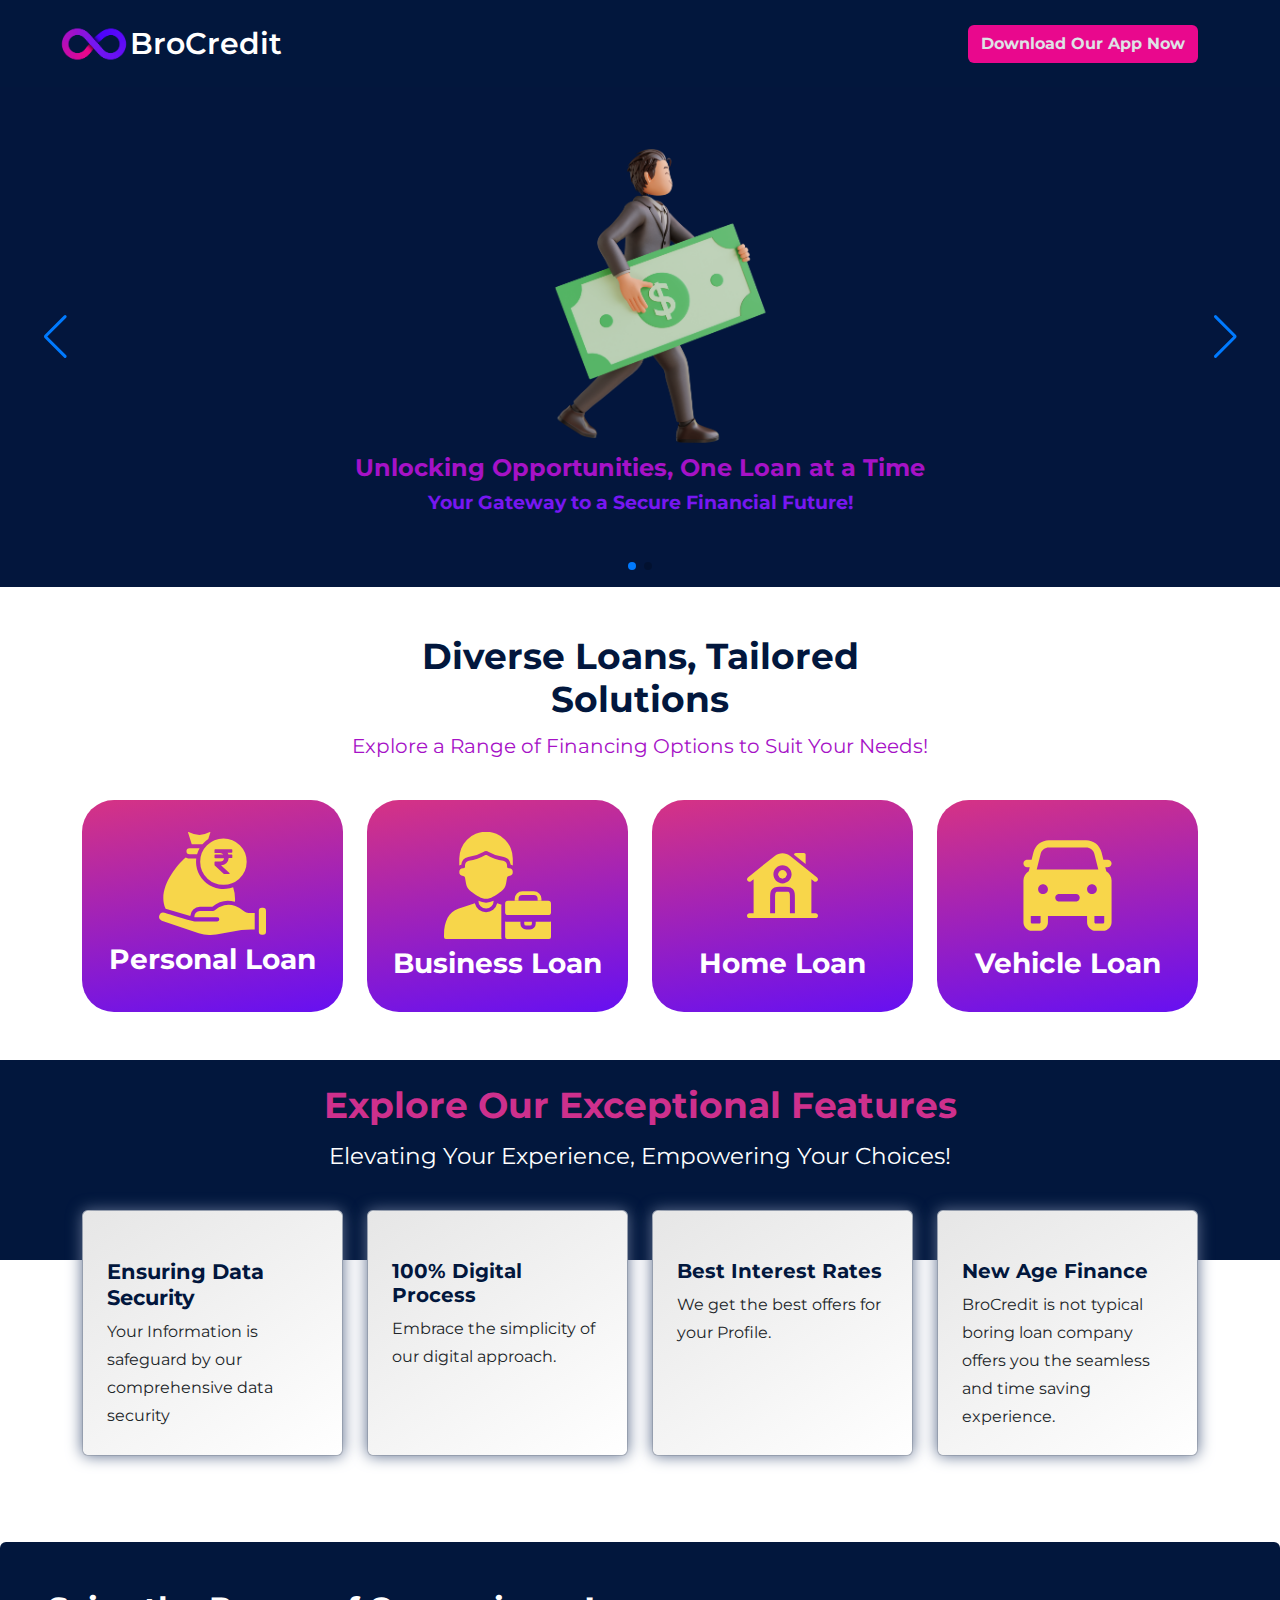
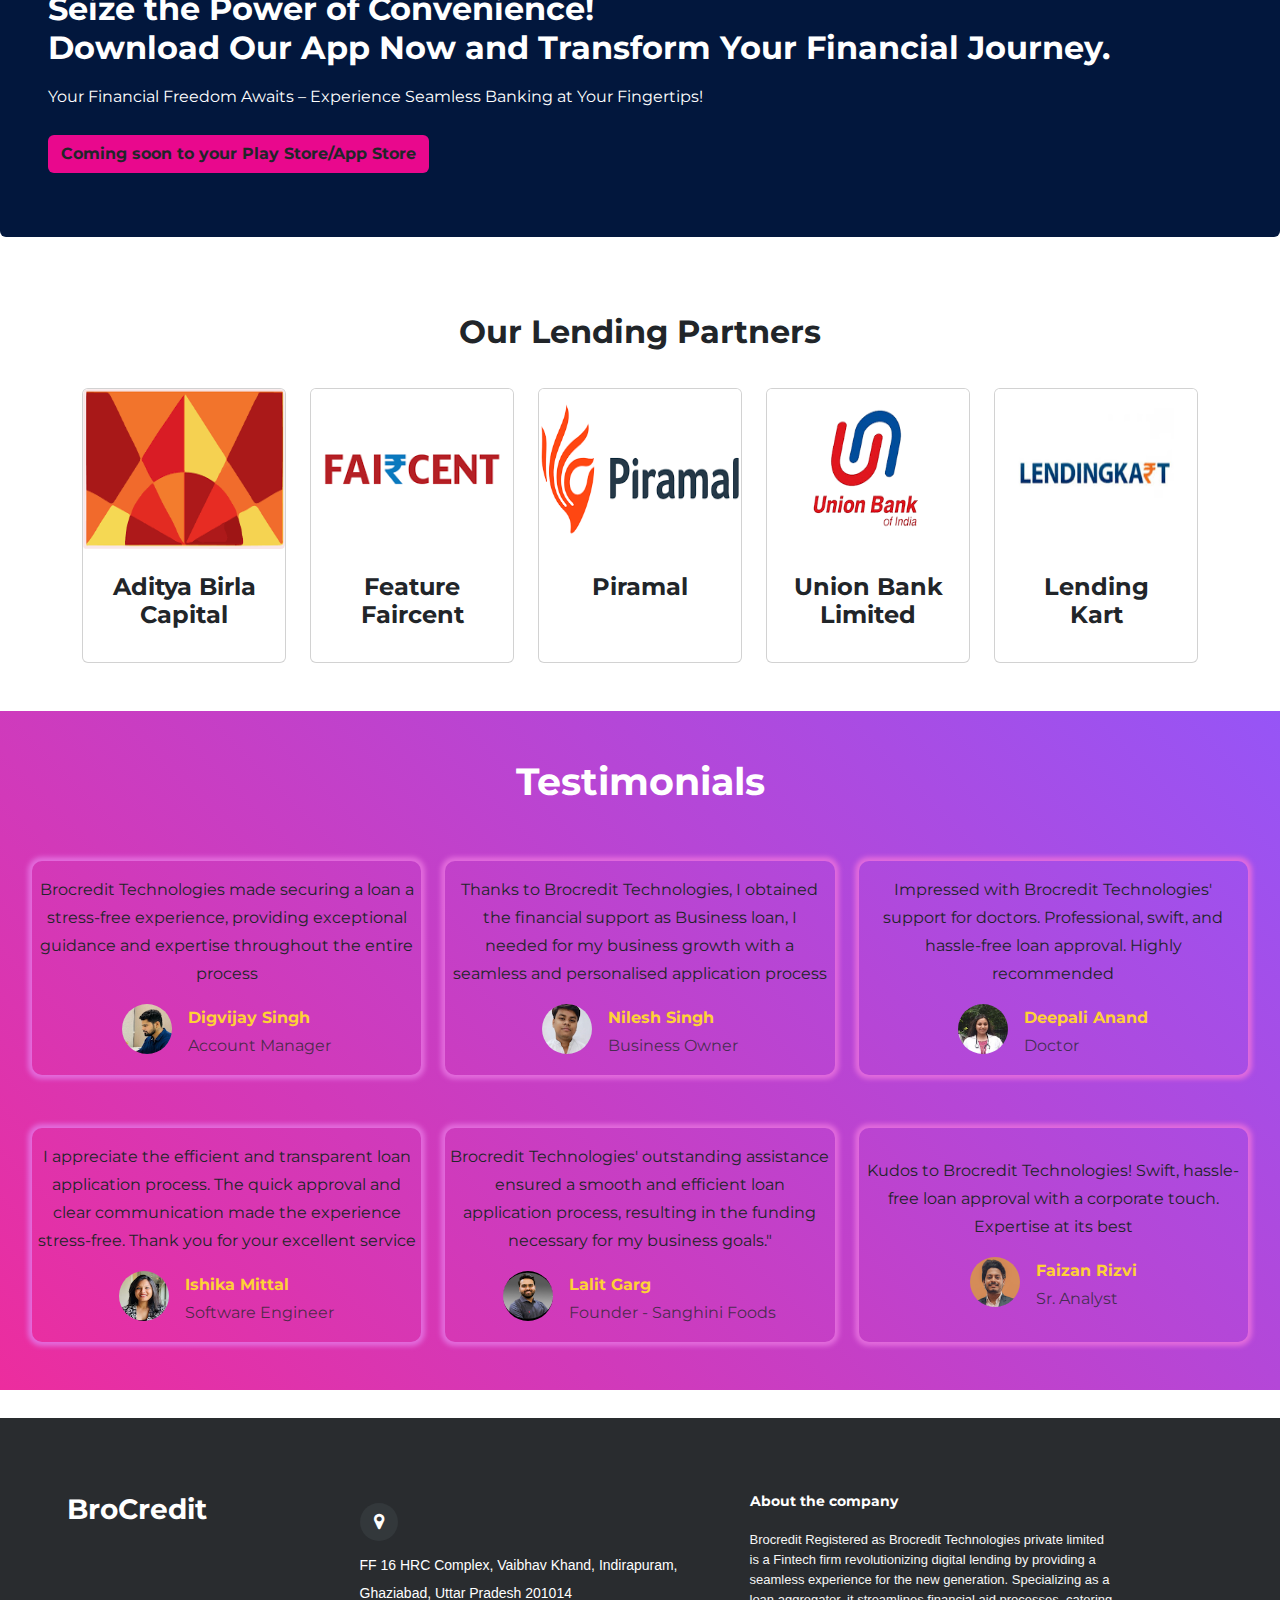
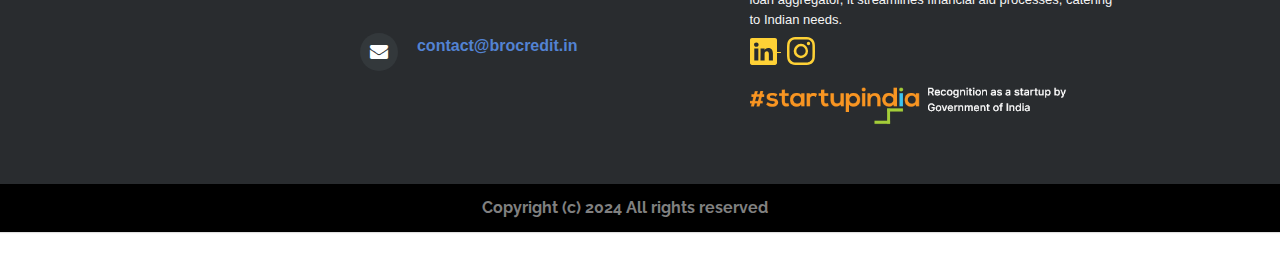
==== index.html @ 124bb8c7 "Changes" ====
<!DOCTYPE html>
<html data-bs-theme="light" lang="en" style="margin-bottom: 0px;padding-bottom: 14px;">

<head>
    <meta charset="utf-8">
    <meta name="viewport" content="width=device-width, initial-scale=1.0, shrink-to-fit=no">
    <title>Home - BroCredit</title>
    <link rel="stylesheet" href="assets/bootstrap/css/bootstrap.min.css">
    <link rel="stylesheet" href="https://fonts.googleapis.com/css?family=Montserrat:400,700&amp;display=swap">
    <link rel="stylesheet" href="https://fonts.googleapis.com/css?family=Kaushan+Script&amp;display=swap">
    <link rel="stylesheet" href="https://fonts.googleapis.com/css?family=Cookie">
    <link rel="stylesheet" href="https://fonts.googleapis.com/css?family=Raleway">
    <link rel="stylesheet" href="assets/css/swiper-icons.css">
    <link rel="stylesheet" href="assets/fonts/font-awesome.min.css">
    <link rel="stylesheet" href="assets/css/Banner-Heading-Image-images.css">
    <link rel="stylesheet" href="assets/css/Features-Centered-Icons-icons.css">
    <link rel="stylesheet" href="assets/css/Navbar-Right-Links-Dark-icons.css">
    <link rel="stylesheet" href="assets/css/Pretty-Footer-.css">
    <link rel="stylesheet" href="assets/css/Simple-Slider-swiper-bundle.min.css">
    <link rel="stylesheet" href="assets/css/Simple-Slider.css">
    <link rel="stylesheet" href="assets/css/untitled.css">
    <style>
        #navlist{
            overflow: hidden;
            z-index: 999;
            width: auto;
        }
        .navbars{
            position: relative;
        }
        .sticky {
        	position: fixed;
        	top: 0;
        	width: 100%;
        }
        .navbars{
            position: relative;
        }
        .page1-0{
            color: #a612c7;
        }
        .page1-1{
            color: #7717f1;
        }
        .shadowfeature{
            border-radius: 0.375rem;
            background: linear-gradient(145deg, #e6e6e6, #ffffff);
            box-shadow:  0px 0px 15px 1px #5e6f8e;
        }
        .flexing:hover{
            box-shadow:  0px 0px 15px 1px #5e6f8e;
        }
        .testimonials{
            padding-top: 15px;
            padding-bottom: 15px;
            padding-left: 5px;
            padding-right: 5px;
            border-radius: 10px;
            box-shadow:  0px 0px 5px 4px #e36cdd;
        }
        .testimonials:hover{
            color: #e36cdd;
            border-width: 1px;
            background-color: #ffffff;
            border-color: #e36cdd;
        }
        .logotext{
            font-size: 30px;
            font-weight: 600;
        }
        .logo{
            height: 80px;
            width: 80px;
        }
        .card-flexing:hover{
            box-shadow:  0px 0px 40px 4px #b364ba;
        }  
        @media (max-width: 576px)  {
            .logo{
                height: 60px;
                width: 60px;
                margin-left: 50px;
            }
            .logotext{
                font-size: 24px;
                font-weight: 600;
                margin-left: 20px;
            }   
        }
    </style>
</head>

<body id="page-top" data-bs-spy="scroll" data-bs-target="#mainNav" data-bs-offset="54">
    <nav id="navlist" class="navbar navbar-expand-md bg-dark py-3 navbars" data-bs-theme="dark">
        <div class="container" style="text-align: center;">
            <a class="navbar-brand d-flex align-items-center" href="#">
                <span class="d-flex justify-content-center align-items-center me-2 bs-icon">
                    <img class="logo" src="assets/img/splashImage.png"></span>
                <span class="logotext">&nbsp; BroCredit</span>
            </a>
            <div class="collapse navbar-collapse" id="navcol-5">
                <ul class="navbar-nav ms-auto">
                    <a href="#download"><li class="nav-item">
                        <button class="btn download" type="button" style="background-color: rgb(233,8,141);">
                            Download Our App Now</button>
                        </li>
                    </a>
                </ul>
            </div>
        </div>
    </nav>
    <div class="simple-slider" style="background-color: rgb(3,22,61);">
        <div class="swiper-container container-fluid">
            <div class="swiper-wrapper">
                <div class="swiper-slide">
                    <div class="row" style="background-color: rgb(3,22,61); text-align: center">
                        
                        <img style="object-fit: fill;width: 30%;min-width: 200px;margin: auto;" src="assets/img/20240203_121015_0000.png" >
                        <h2 class="page1-0" style="font-size: 1.5rem;">Unlocking Opportunities, One Loan at a Time</h2>
                        <h2 class="page1-1" style="font-size: 1.2rem;">Your Gateway to a Secure Financial Future!</h2>
                        

                    </div>
                </div>
                <div class="swiper-slide">
                    <div class="row" style="background-color: rgb(3,22,61); text-align: center">
                        <img style="object-fit: fill;width: 30%;min-width: 200px;margin: auto;;" src="assets/img/20240203_024418_0000-1.png">
                        <h2 class="page1-0" style="font-size: 1.5rem;">Empowering Dreams, Bridging Gaps</h2>
                        <h2 class="page1-1" style="font-size: 1.2rem;">Your Path to Financial Freedom Starts Here!</h2>
                    </div>
                </div>
            </div>
            <div class="swiper-pagination"></div>
            <div class="swiper-button-prev"></div>
            <div class="swiper-button-next"></div>
        </div>
    </div>
    <div class="py-4 py-xl-5" style="padding-left: 40px;padding-right: 40px;">
        <div class="row mb-5" style="margin-bottom: 0px;padding-bottom: 4px;">
            <div class="col-md-8 col-xl-6 text-center mx-auto">
                <h2 style="color: #02173d;font-size: 36px;">Diverse Loans, Tailored Solutions</h2>
                <p class="w-lg-50" style="font-size: 20px;color: #a612c7;">Explore a Range of Financing Options to Suit Your Needs!</p>
            </div>
        </div>
        <div class="container">
            <div class="row row-cols-1 row-cols-md-2 row-cols-lg-4" style="margin-top: -42px;justify-content: space-around; ">
                <div class="col d-flex ">
                    <div id="cardEntrada-2" class="card-flexing  p-4 w-100 text-center  rounded-5" style="margin-top: 10px;background: linear-gradient(171deg, var(--bs-pink) 0%, var(--bs-indigo) 100%), var(--bs-purple);"><img class="pt-2 w-50" src="assets/img/personal-loan.svg">
                        <h3 class="text-white text-center pt-2">Personal Loan</h3>
                    </div>
                </div>
                <div class="col d-flex ">
                    <div id="cardEntrada-1" class="card-flexing  p-4 w-100 text-center  rounded-5" style="margin-top: 10px;background: linear-gradient(171deg, var(--bs-pink) 0%, var(--bs-indigo) 100%), var(--bs-purple);margin-left: 0px;"><img class="pt-2 w-50" src="assets/img/business-loan.svg">
                        <h3 class="text-white text-center pt-2">Business Loan</h3>
                    </div>
                </div>
                <div class="col d-flex ">
                    <div id="cardEntrada-3" class="card-flexing  p-4  w-100 text-center  rounded-5" style="margin-top: 10px;background: linear-gradient(171deg, var(--bs-pink) 0%, var(--bs-indigo) 100%), var(--bs-purple);margin-left: 0px;"><img class="pt-2 w-50" src="assets/img/Mediamodifier-Design.svg">
                        <h3 class="text-white text-center pt-2">Home Loan</h3>
                    </div>
                </div>
                <div class="col d-flex ">
                    <div id="cardEntrada-4" class="card-flexing  p-4 w-100 text-center rounded-5" style="margin-top: 10px;background: linear-gradient(171deg, var(--bs-pink) 0%, var(--bs-indigo) 100%), var(--bs-purple);"><img class="pt-2 w-50" src="assets/img/Mediamodifier-Design%20(4).svg">
                        <h3 class="text-white text-center pt-2">Vehicle Loan</h3>
                    </div>
                </div>
            </div>
        </div>
    </div>
    <section style="padding-top: 0px;padding-bottom: 0px;">
        <div style="height: 200px;background: #02173d;">
            <h2 style="color: #ce308d;font-size: 36px;text-align: center;padding-top: 24px;">Explore Our Exceptional Features</h2>
            <p class="w-lg-50" style="font-size: 23px;color: #ffffff;text-align: center;">Elevating Your Experience, Empowering Your Choices!</p>
        </div>
        <div class="container h-100 position-relative" style="top: -50px;">
            <div class="row gy-5 gy-lg-0 row-cols-1 row-cols-md-2 row-cols-lg-4">
                <div class="col d-flex">
                    <div class="card w-100 ">
                        <div class="card-body pt-5 p-4 shadowfeature " style="height: 100%;">
                            <h4 class="card-title" style="font-size: 21px;color: #02173d;">Ensuring Data Security</h4>
                            <p class="card-text" >Your Information is safeguard by our comprehensive data security</p>
                        </div>
                    </div>
                </div>
                <div class="col d-flex">
                    <div class="card w-100 ">
                        <div class="card-body pt-5 p-4 shadowfeature" style="height: 100%;">
                            <h4 class="card-title" style="font-size: 20px;color: #02173d;">100% Digital Process</h4>
                            <p class="card-text">Embrace the simplicity of our digital approach.</p>
                        </div>
                    </div>
                </div>
                <div class="col d-flex">
                    <div class="card w-100 ">
                        <div class="card-body pt-5 p-4 shadowfeature">
                            <h4 class="card-title" style="font-size: 20px;color: #02173d;">Best Interest Rates</h4>
                            <p class="card-text" >We get the best offers for your Profile.</p>
                        </div>
                    </div>
                </div>
                <div class="col d-flex">
                    <div class="card w-100 ">
                        <div class="card-body pt-5 p-4 shadowfeature">
                            <h4 class="card-title" style="font-size: 20px;color: #02173d;">New Age Finance</h4>
                            <p class="card-text">BroCredit is not typical boring loan company offers you the seamless and time saving experience.</p>
                        </div>
                    </div>
                </div>
            </div>
        </div>
    </section>
    <section class="py-4 py-xl-5">
        <div id="download">
            <div class="text-white bg-dark border rounded border-0 p-4 p-md-5" style="margin-top: -12px;margin-bottom: -20px;">
                <h2 class="fw-bold text-white mb-3">Seize the Power of Convenience!<br/> Download Our App Now and Transform Your Financial Journey.</h2>
                <p class="mb-4">Your Financial Freedom Awaits – Experience Seamless Banking at Your Fingertips!</p>
                <div class="my-3"><button class="btn download"style="background-color: rgb(233,8,141);">Coming soon to your Play Store/App Store</button></div>
            </div>
        </div>
    </section>
    <div class="container py-4 py-xl-5" style="margin-top: 0px;padding-top: 0px;">
        <div class="row mb-5" style="margin-bottom: 0px;">
            <div class="col-md-8 col-xl-6 text-center mx-auto">
                <h2>Our Lending Partners</h2>
            </div>
        </div>
        <div class="row gy-4 row-cols-1 row-cols-md-2 row-cols-xl-5" style="padding-top: 0px;margin-top: -44px;">
            <div class="col d-flex">
                <div class="card w-100 flexing">
                    <img class="card-img-top w-100 d-block fit-cover" style="height: 160px;object-fit: fill;" src="assets/img/aditya.png">
                    <div class="card-body p-4">
                        <h4 class="card-title" style="text-align: center;">Aditya Birla Capital</h4>
                        <div class="d-flex">
                            <div></div>
                        </div>
                    </div>
                </div>
            </div>
            <div class="col d-flex">
                <div class="card w-100 flexing"><img class="card-img-top w-100 d-block fit-cover" style="height: 160px;object-fit: fit;" src="assets/img/faircent.png">
                    <div class="card-body p-4">
                        <h4 class="card-title" style="text-align: center;">Feature Faircent</h4>
                    </div>
                </div>
            </div>
            <div class="col d-flex">
                <div class="card w-100 flexing"><img class="card-img-top w-100 d-block fit-cover" style="height: 160px; object-fit: fill;" src="assets/img/piramal.png">
                    <div class="card-body p-4">
                        <h4 class="card-title" style="text-align: center;">Piramal</h4>
                    </div>
                </div>
            </div>
            <div class="col d-flex">
                <div class="card w-100 flexing"><img class="card-img-top w-100 d-block fit-cover" style="height: 160px;object-fit: fill;" src="assets/img/UBL.png">
                    <div class="card-body p-4">
                        <h4 class="card-title" style="text-align: center;">Union Bank Limited</h4>
                    </div>
                </div>
            </div>
            <div class="col d-flex"> 
                <div class="card w-100 flexing"><img class="card-img-top w-100 d-block fit-cover" style="height: 160px;object-fit: fill;" src="assets/img/lending kart.png">
                    <div class="card-body p-4">
                        <h4 class="card-title" style="text-align: center;">Lending Kart</h4>
                    </div>
                </div>
            </div>
        </div>
    </div>
    <div class="py-4 py-xl-5" style="background: linear-gradient(45deg,rgba(233,8,141,0.85), rgba(110,19,243,0.72));margin-bottom: 0px;">
        <div class="row mb-5">
            <div class="col-md-8 col-xl-6 text-center mx-auto">
                <h2 style="font-size: 38px;color: white;">Testimonials</h2>
            </div>
        </div>
        <div class="row gy-4 row-cols-1 row-cols-sm-2 row-cols-lg-3" style="margin-left: 20px;margin-right: 20px;">
            <div class="col ">
                <div class="d-flex h-100 flex-column justify-content-center align-items-center testimonials">
                    <p class="text-center">Brocredit Technologies made securing a loan a stress-free experience, providing exceptional guidance and expertise throughout the entire process</p>
                    <div class="d-flex"><img class="rounded-circle flex-shrink-0 me-3 fit-cover" width="50" height="50" src="assets/img/Digvijay.png">
                        <div>
                            <p class="fw-bold text-primary mb-0">Digvijay Singh</p>
                            <p class="text-muted mb-0">Account Manager</p>
                        </div>
                    </div>
                    <div class="card border-0 shadow-none">
                        <div class="card-body d-flex align-items-center p-0"></div>
                    </div>
                </div>
            </div>
            <div class="col ">
                <div class="d-flex h-100 flex-column justify-content-center align-items-center testimonials">
                    <p class="text-center">Thanks to Brocredit Technologies, I obtained the financial support as Business loan, I needed for my business growth with a seamless and personalised application process</p>
                    <div class="d-flex"><img class="rounded-circle flex-shrink-0 me-3 fit-cover" width="50" height="50" src="assets/img/nilesh.png">
                        <div>
                            <p class="fw-bold text-primary mb-0">Nilesh Singh</p>
                            <p class="text-muted mb-0">Business Owner</p>
                        </div>
                    </div>
                    <div class="card border-0 shadow-none">
                        <div class="card-body d-flex align-items-center p-0"></div>
                    </div>
                </div>
            </div>
            <div class="col ">
                <div class="d-flex h-100 flex-column justify-content-center align-items-center testimonials">
                    <p class="text-center">Impressed with Brocredit Technologies' support for doctors. Professional, swift, and hassle-free loan approval. Highly recommended</p>
                    <div class="d-flex"><img class="rounded-circle flex-shrink-0 me-3 fit-cover" width="50" height="50" src="assets/img/deepali.png">
                        <div>
                            <p class="fw-bold text-primary mb-0">Deepali Anand</p>
                            <p class="text-muted mb-0">Doctor</p>
                        </div>
                    </div>
                    <div class="card border-0 shadow-none">
                        <div class="card-body d-flex align-items-center p-0"></div>
                    </div>
                </div>
            </div>
        </div>
        <div class="row gy-4 row-cols-1 row-cols-sm-2 row-cols-lg-3" style="margin-top: 27px;padding-top: 2px;margin-bottom: 0px;margin-left: 20px;margin-right: 20px;">
            <div class="col ">
                <div class="h-100 testimonials d-flex flex-column justify-content-center align-items-center">
                    <p class="text-center">I appreciate the efficient and transparent loan application process. The quick approval and clear communication made the experience stress-free. Thank you for your excellent service</p>
                    <div class="d-flex"><img class="rounded-circle flex-shrink-0 me-3 fit-cover" width="50" height="50" src="assets/img/ishika.png">
                        <div>
                            <p class="fw-bold text-primary mb-0">Ishika Mittal</p>
                            <p class="text-muted mb-0">Software Engineer</p>
                        </div>
                    </div>
                    <div class="card border-0 shadow-none">
                        <div class="card-body d-flex align-items-center p-0"></div>
                    </div>
                </div>
            </div>
            <div class="col ">
                <div class=" h-100 d-flex flex-column justify-content-center align-items-center testimonials">
                    <p class="text-center">Brocredit Technologies' outstanding assistance ensured a smooth and efficient loan application process, resulting in the funding necessary for my business goals."</p>
                    <div class="d-flex"><img class="rounded-circle flex-shrink-0 me-3 fit-cover" width="50" height="50" src="assets/img/lalit.png">
                        <div>
                            <p class="fw-bold text-primary mb-0">Lalit Garg</p>
                            <p class="text-muted mb-0">Founder - Sanghini Foods</p>
                        </div>
                    </div>
                    <div class="card border-0 shadow-none">
                        <div class="card-body d-flex align-items-center p-0"></div>
                    </div>
                </div>
            </div>
            <div class="col">
                <div class="h-100 d-flex flex-column justify-content-center align-items-center testimonials ">
                    <p class="text-center">Kudos to Brocredit Technologies! Swift, hassle-free loan approval with a corporate touch. Expertise at its best</p>
                    <div class="d-flex"><img class="rounded-circle flex-shrink-0 me-3 fit-cover" width="50" height="50" src="assets/img/faizan.png">
                        <div>
                            <p class="fw-bold text-primary mb-0">Faizan Rizvi</p>
                            <p class="text-muted mb-0">Sr. Analyst</p>
                        </div>
                    </div>
                    <div class="card border-0 shadow-none">
                        <div class="card-body d-flex align-items-center p-0"></div>
                    </div>
                </div>
            </div>
        </div>
    </div>
    <footer style="margin-top: 28px;margin-bottom: -1px;padding-bottom: 0px;">
        <div class="row" style="margin: 50px 55px;">
            <div class="col-sm-3 col-md-3 col-xxl-3">
                <h3 style="display: inline-block;"><a href="#" style="text-decoration: none;color:#ffffff;">BroCredit</a></h3>
            </div>
            <div class="col-sm-6 col-md-4 col-xxl-5 footer-contacts">
                <div><span class="fa fa-map-marker footer-contacts-icon"> </span>
                    <p><span class="new-line-span"> FF 16 HRC Complex, Vaibhav Khand, Indirapuram,</span><span class="new-line-span"> Ghaziabad, Uttar Pradesh 201014</span></p>
                </div>
                <div></div>
                <div><i class="fa fa-envelope footer-contacts-icon"></i>
                    <p> <a href="#" target="_blank">contact@brocredit.in</a></p>
                </div>
            </div>
            <div class="col-md-4 col-xxl-4 footer-about">
                <h4>About the company</h4>
                <p style="font-size: 13px;color: whitesmoke;">Brocredit Registered as Brocredit Technologies private limited is a Fintech firm revolutionizing digital lending by providing a seamless experience for the new generation. Specializing as a loan aggregator, it streamlines financial aid processes, catering to Indian needs.</p>
                <a href="https://www.linkedin.com/company/brocredittechnologies"><svg xmlns="http://www.w3.org/2000/svg" width="1em" height="1em" fill="currentColor" viewBox="0 0 16 16" class="bi bi-linkedin" style="font-size: 27px;padding-top: 0px;margin-top: 8px;">
                    <path d="M0 1.146C0 .513.526 0 1.175 0h13.65C15.474 0 16 .513 16 1.146v13.708c0 .633-.526 1.146-1.175 1.146H1.175C.526 16 0 15.487 0 14.854V1.146zm4.943 12.248V6.169H2.542v7.225h2.401m-1.2-8.212c.837 0 1.358-.554 1.358-1.248-.015-.709-.52-1.248-1.342-1.248-.822 0-1.359.54-1.359 1.248 0 .694.521 1.248 1.327 1.248h.016zm4.908 8.212V9.359c0-.216.016-.432.08-.586.173-.431.568-.878 1.232-.878.869 0 1.216.662 1.216 1.634v3.865h2.401V9.25c0-2.22-1.184-3.252-2.764-3.252-1.274 0-1.845.7-2.165 1.193v.025h-.016a5.54 5.54 0 0 1 .016-.025V6.169h-2.4c.03.678 0 7.225 0 7.225h2.4"></path>
                </svg>
                </a>
                <a href="https://www.instagram.com/brocredit.in">
                <svg xmlns="http://www.w3.org/2000/svg" width="1em" height="1em" fill="currentColor" viewBox="0 0 16 16" class="bi bi-instagram" style="font-size: 28px;margin-left: 6px;margin-top: 7px;">
                    <path d="M8 0C5.829 0 5.556.01 4.703.048 3.85.088 3.269.222 2.76.42a3.917 3.917 0 0 0-1.417.923A3.927 3.927 0 0 0 .42 2.76C.222 3.268.087 3.85.048 4.7.01 5.555 0 5.827 0 8.001c0 2.172.01 2.444.048 3.297.04.852.174 1.433.372 1.942.205.526.478.972.923 1.417.444.445.89.719 1.416.923.51.198 1.09.333 1.942.372C5.555 15.99 5.827 16 8 16s2.444-.01 3.298-.048c.851-.04 1.434-.174 1.943-.372a3.916 3.916 0 0 0 1.416-.923c.445-.445.718-.891.923-1.417.197-.509.332-1.09.372-1.942C15.99 10.445 16 10.173 16 8s-.01-2.445-.048-3.299c-.04-.851-.175-1.433-.372-1.941a3.926 3.926 0 0 0-.923-1.417A3.911 3.911 0 0 0 13.24.42c-.51-.198-1.092-.333-1.943-.372C10.443.01 10.172 0 7.998 0h.003zm-.717 1.442h.718c2.136 0 2.389.007 3.232.046.78.035 1.204.166 1.486.275.373.145.64.319.92.599.28.28.453.546.598.92.11.281.24.705.275 1.485.039.843.047 1.096.047 3.231s-.008 2.389-.047 3.232c-.035.78-.166 1.203-.275 1.485a2.47 2.47 0 0 1-.599.919c-.28.28-.546.453-.92.598-.28.11-.704.24-1.485.276-.843.038-1.096.047-3.232.047s-2.39-.009-3.233-.047c-.78-.036-1.203-.166-1.485-.276a2.478 2.478 0 0 1-.92-.598 2.48 2.48 0 0 1-.6-.92c-.109-.281-.24-.705-.275-1.485-.038-.843-.046-1.096-.046-3.233 0-2.136.008-2.388.046-3.231.036-.78.166-1.204.276-1.486.145-.373.319-.64.599-.92.28-.28.546-.453.92-.598.282-.11.705-.24 1.485-.276.738-.034 1.024-.044 2.515-.045v.002zm4.988 1.328a.96.96 0 1 0 0 1.92.96.96 0 0 0 0-1.92zm-4.27 1.122a4.109 4.109 0 1 0 0 8.217 4.109 4.109 0 0 0 0-8.217zm0 1.441a2.667 2.667 0 1 1 0 5.334 2.667 2.667 0 0 1 0-5.334"></path>
                </svg>
                </a>
                <div class="social-links social-icons"></div>

                <div>
                    <img class="card-img-top w-100 d-block fit-cover" src="assets/img/footer_startup.png"/>
                </div>
            </div>
        </div>
        <div style="background: black;text-align: center;margin: 0px;padding: 10px;margin-left: 0px;padding-left: 1px;padding-top: 0px;padding-bottom: 0px;margin-bottom: 12px;">
            <p style="color: grey;font-family: raleway;margin-bottom: 0px;padding-top: 10px;padding-bottom: 10px;padding-left: 0px;margin-left: -21px;margin-right: 0px;padding-right: 0px;">Copyright (c) 2024 All rights reserved</p>
        </div>
    </footer>
    <script src="assets/bootstrap/js/bootstrap.min.js"></script>
    <script src="assets/js/agency.js"></script>
    <script src="assets/js/Simple-Slider-swiper-bundle.min.js"></script>
    <script src="assets/js/Simple-Slider.js"></script>
    <script>
        window.onscroll = function() {myFunction()};
        
        var navlist = document.getElementById("navlist");
        var sticky = navlist.offsetTop;
        
        /* Function to stick the nav bar */
        function myFunction() {
        	if (window.pageYOffset - navlist.clientHeight >= sticky) {
        		navlist.classList.add("sticky")
        	}
        	else {
        		navlist.classList.remove("sticky");
        	}
        }
    </script>
</body>

</html>
---- assets/css/Banner-Heading-Image-images.css ----
.fit-cover {
  object-fit: cover;
}
---- assets/css/Features-Centered-Icons-icons.css ----
.bs-icon {
  --bs-icon-size: .75rem;
  display: flex;
  flex-shrink: 0;
  justify-content: center;
  align-items: center;
  font-size: var(--bs-icon-size);
  width: calc(var(--bs-icon-size) * 2);
  height: calc(var(--bs-icon-size) * 2);
  color: var(--bs-primary);
}

.bs-icon-xs {
  --bs-icon-size: 1rem;
  width: calc(var(--bs-icon-size) * 1.5);
  height: calc(var(--bs-icon-size) * 1.5);
}

.bs-icon-sm {
  --bs-icon-size: 1rem;
}

.bs-icon-md {
  --bs-icon-size: 1.5rem;
}

.bs-icon-lg {
  --bs-icon-size: 2rem;
}

.bs-icon-xl {
  --bs-icon-size: 2.5rem;
}

.bs-icon.bs-icon-primary {
  color: var(--bs-white);
  background: var(--bs-primary);
}

.bs-icon.bs-icon-primary-light {
  color: var(--bs-primary);
  background: rgba(var(--bs-primary-rgb), .2);
}

.bs-icon.bs-icon-semi-white {
  color: var(--bs-primary);
  background: rgba(255, 255, 255, .5);
}

.bs-icon.bs-icon-rounded {
  border-radius: .5rem;
}

.bs-icon.bs-icon-circle {
  border-radius: 50%;
}
---- assets/css/Navbar-Right-Links-Dark-icons.css ----
.bs-icon {
  --bs-icon-size: .75rem;
  display: flex;
  flex-shrink: 0;
  justify-content: center;
  align-items: center;
  font-size: var(--bs-icon-size);
  width: calc(var(--bs-icon-size) * 2);
  height: calc(var(--bs-icon-size) * 2);
  color: var(--bs-primary);
}

.bs-icon-xs {
  --bs-icon-size: 1rem;
  width: calc(var(--bs-icon-size) * 1.5);
  height: calc(var(--bs-icon-size) * 1.5);
}

.bs-icon-sm {
  --bs-icon-size: 1rem;
}

.bs-icon-md {
  --bs-icon-size: 1.5rem;
}

.bs-icon-lg {
  --bs-icon-size: 2rem;
}

.bs-icon-xl {
  --bs-icon-size: 2.5rem;
}

.bs-icon.bs-icon-primary {
  color: var(--bs-white);
  /*background: var(--bs-primary);*/
}

.bs-icon.bs-icon-primary-light {
  color: var(--bs-primary);
  background: rgba(var(--bs-primary-rgb), .2);
}

.bs-icon.bs-icon-semi-white {
  color: var(--bs-primary);
  background: rgba(255, 255, 255, .5);
}

.bs-icon.bs-icon-rounded {
  border-radius: .5rem;
}

.bs-icon.bs-icon-circle {
  border-radius: 50%;
}

.bg-dark {
  background-color: #02173d !important;
}
---- assets/css/Pretty-Footer-.css ----
footer {
  background-color: #292c2f;
  box-shadow: 0 1px 1px 0 rgba(0, 0, 0, 0.12);
  box-sizing: border-box;
  width: 100%;
  text-align: left;
  font: bold 16px sans-serif;
  margin-top: 80px;
  bottom: 0;
  color: #fff;
}

.footer-navigation h3 {
  margin: 0;
  font: normal 36px Cookie, cursive;
  margin-bottom: 20px;
  color: #fff;
}

.footer-navigation h3 a {
  text-decoration: none;
  color: #fff;
}

.footer-navigation h3 span {
  color: #5383d3;
}

.footer-navigation p.links a {
  color: #fff;
  text-decoration: none;
}

.footer-navigation p.company-name {
  color: #8f9296;
  font-size: 14px;
  font-weight: normal;
  margin-top: 20px;
}

@media (max-width:767px) {
  .footer-contacts {
    margin: 30px 0;
  }
}

.footer-contacts p {
  display: inline-block;
  color: #ffffff;
  vertical-align: middle;
}

.footer-contacts p a {
  color: #5383d3;
  text-decoration: none;
}

.fa.footer-contacts-icon {
  background-color: #33383b;
  color: #fff;
  font-size: 18px;
  width: 38px;
  height: 38px;
  border-radius: 50%;
  text-align: center;
  line-height: 38px;
  margin: 10px 15px 10px 0;
}

span.new-line-span {
  display: block;
  font-weight: normal;
  display: block;
  font-weight: normal;
  font-size: 14px;
  line-height: 2;
}

.footer-about h4 {
  display: block;
  color: #fff;
  font-size: 14px;
  font-weight: bold;
  margin-bottom: 20px;
}

.footer-about p {
  line-height: 20px;
  color: #92999f;
  font-size: 13px;
  font-weight: normal;
  margin: 0;
}

div.social-links {
  margin-top: 20px;
  color: #fff;
}

.social-links a {
  display: inline-block;
  width: 35px;
  height: 35px;
  cursor: pointer;
  background-color: #33383b;
  border-radius: 2px;
  font-size: 20px;
  color: #ffffff;
  text-align: center;
  line-height: 35px;
  margin-right: 5px;
  margin-bottom: 5px;
}
---- assets/css/Simple-Slider.css ----
.simple-slider .swiper-slide {
  height: 500px;
  background-repeat: no-repeat;
  background-size: cover;
  background-position: center;
}

.simple-slider .swiper-button-next, .simple-slider .swiper-button-prev {
  width: 50px;
  margin-left: 20px;
  margin-right: 20px;
}

@media (max-width:767px) {
  .simple-slider .swiper-button-next, .simple-slider .swiper-button-prev {
    display: none;
  }
}

@media (max-width:767px) {
  .simple-slider .swiper-slide {
    height: 360px;
  }
}
---- assets/css/untitled.css ----
::selection {
  background: #6c12f5;
  text-shadow: none;
}

img {
}

 .download:focus, .download:hover {
  background-color: #02173d !important;
  border-color: rgb(233,8,141) !important;
  color: #fff;
}
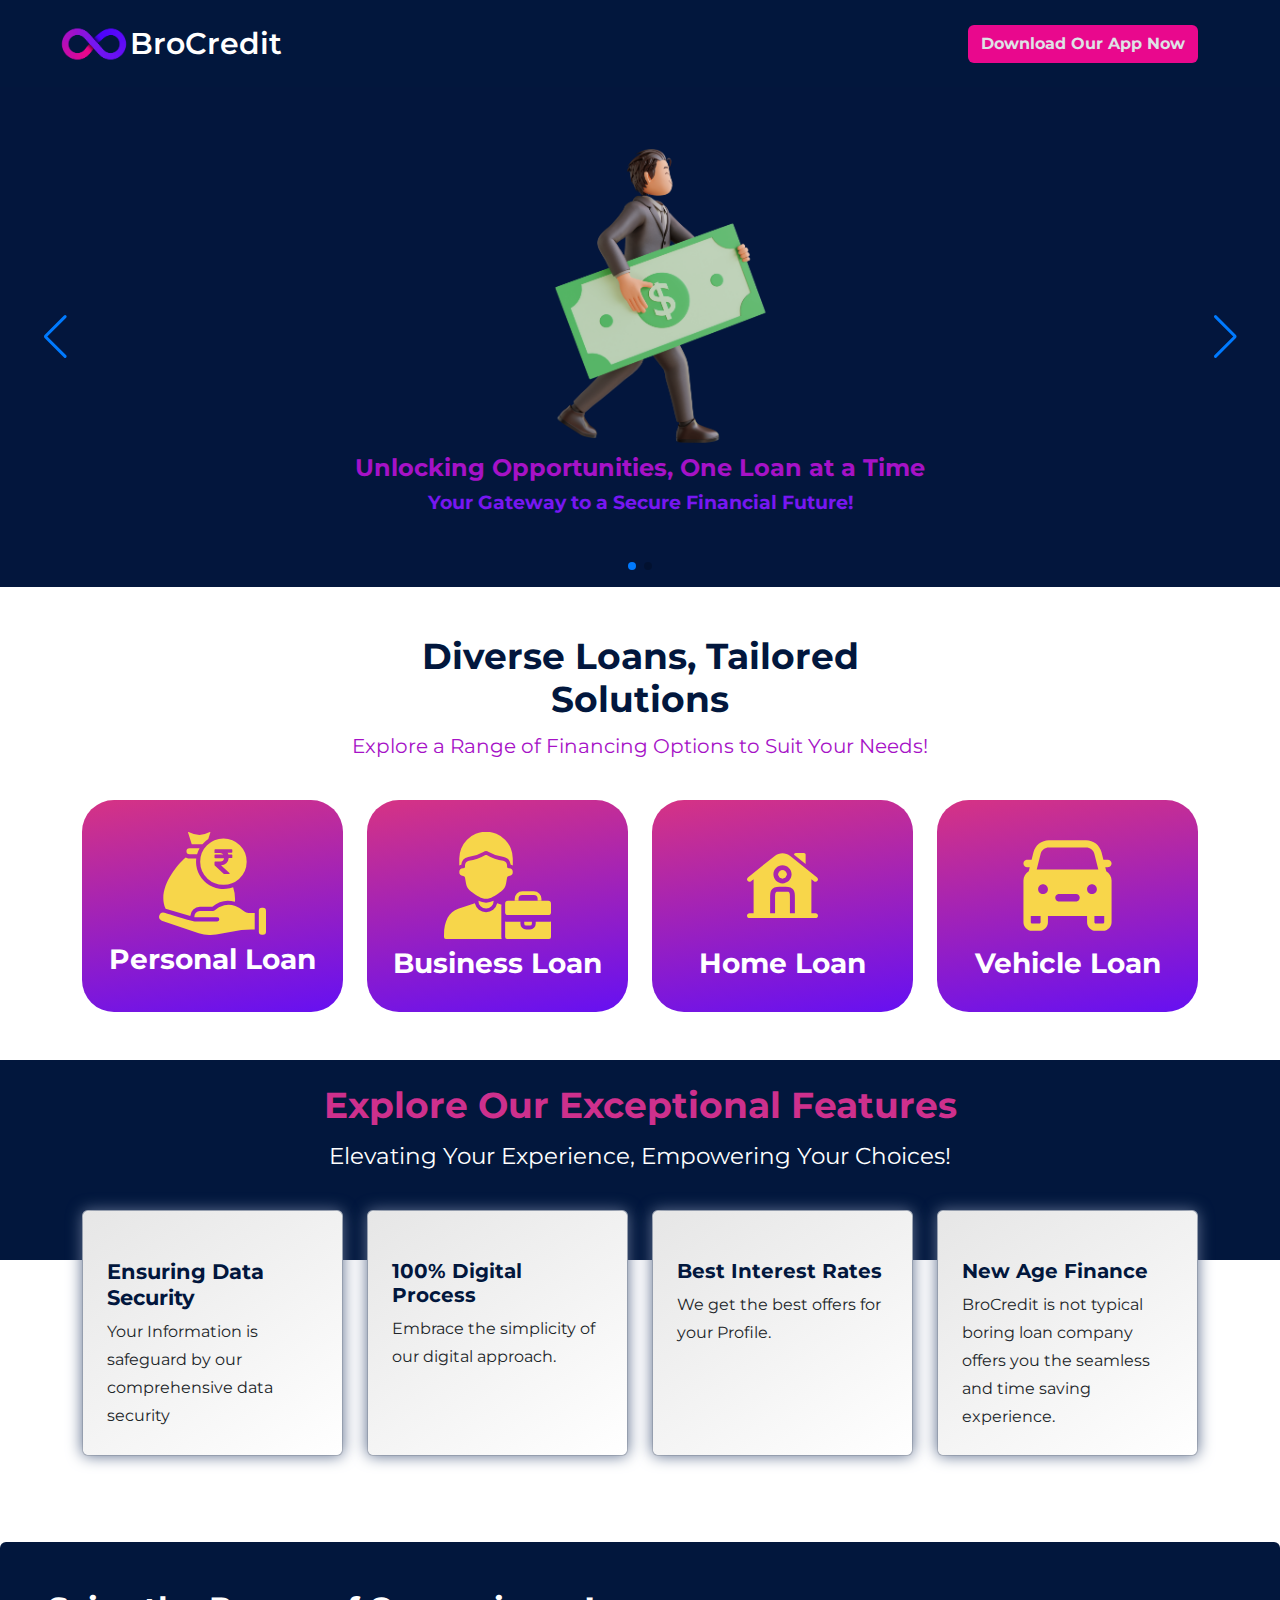
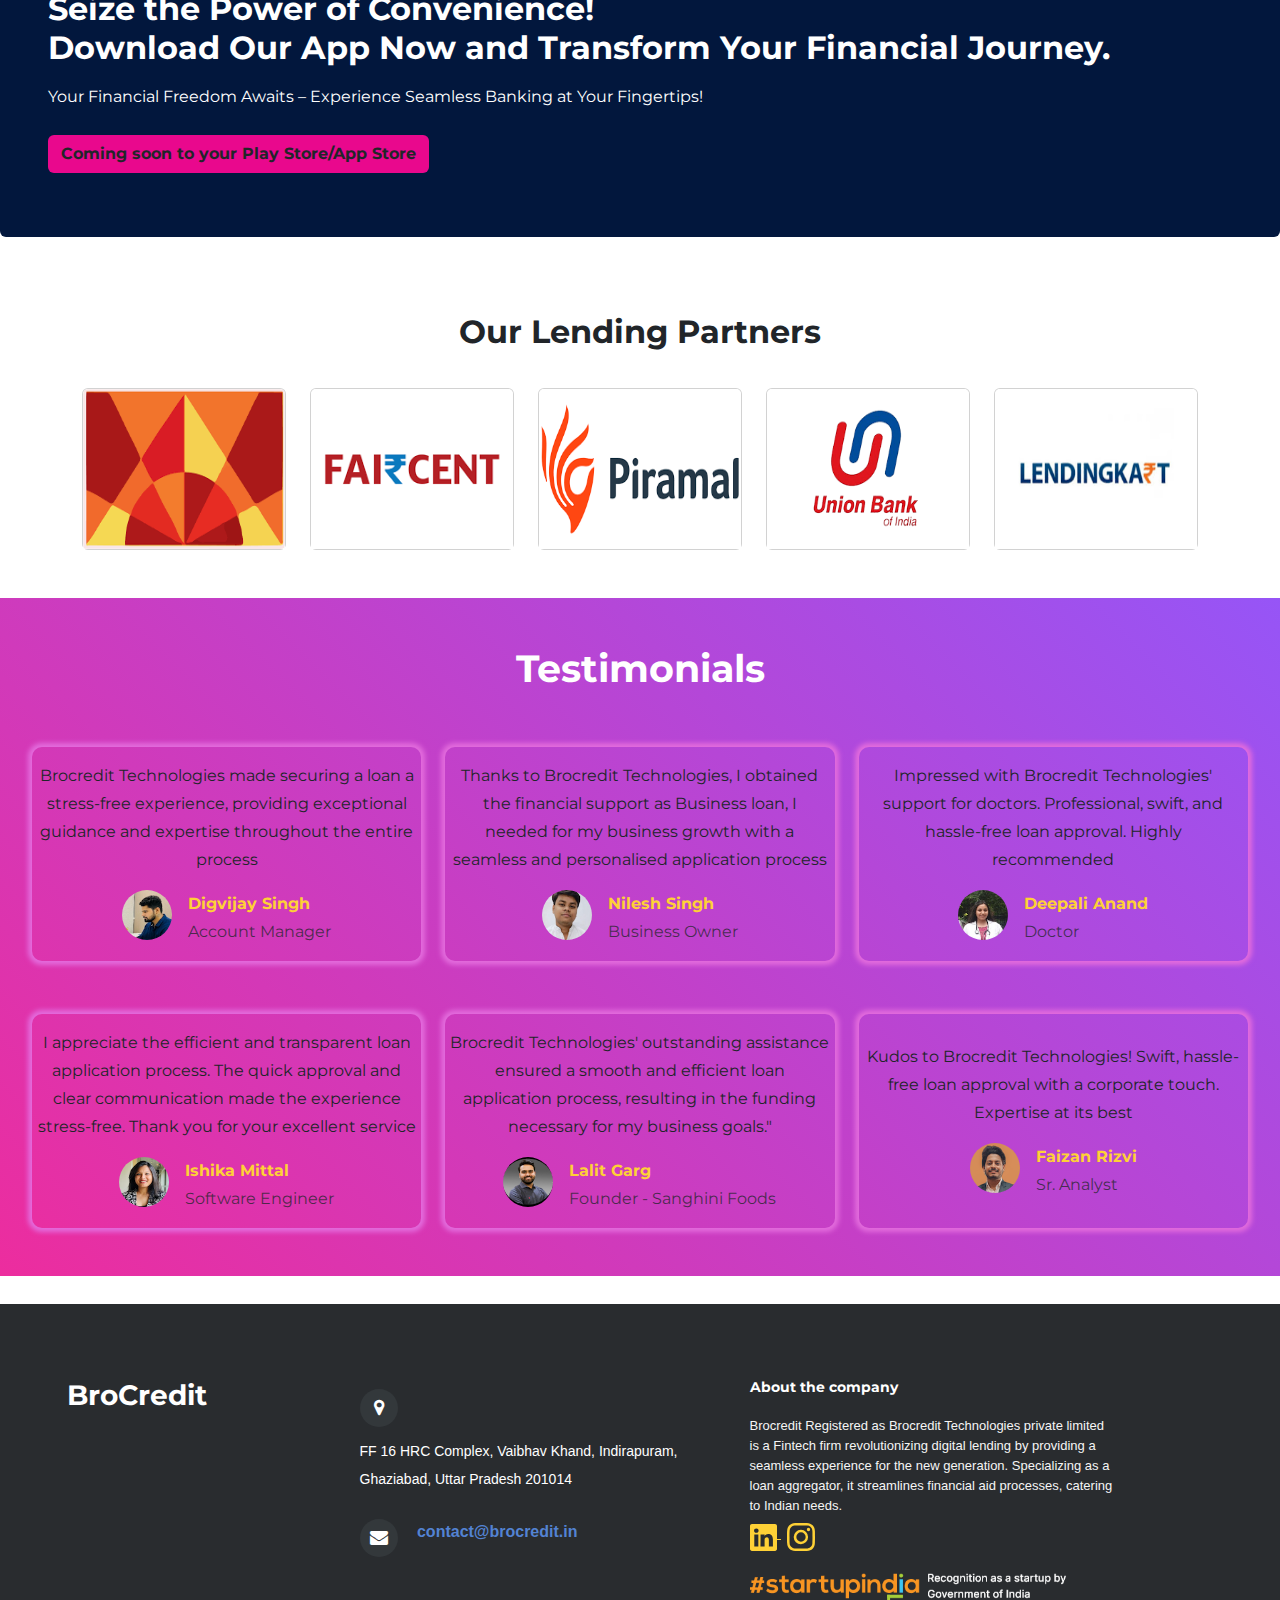
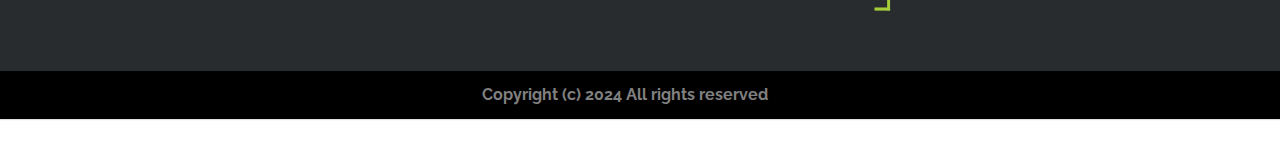
==== commit b24d6312: "Changes" ====
--- a/index.html
+++ b/index.html
@@ -228,40 +228,27 @@
             <div class="col d-flex">
                 <div class="card w-100 flexing">
                     <img class="card-img-top w-100 d-block fit-cover" style="height: 160px;object-fit: fill;" src="assets/img/aditya.png">
-                    <div class="card-body p-4">
-                        <h4 class="card-title" style="text-align: center;">Aditya Birla Capital</h4>
-                        <div class="d-flex">
-                            <div></div>
-                        </div>
-                    </div>
+                    
                 </div>
             </div>
             <div class="col d-flex">
                 <div class="card w-100 flexing"><img class="card-img-top w-100 d-block fit-cover" style="height: 160px;object-fit: fit;" src="assets/img/faircent.png">
-                    <div class="card-body p-4">
-                        <h4 class="card-title" style="text-align: center;">Feature Faircent</h4>
-                    </div>
+                    
                 </div>
             </div>
             <div class="col d-flex">
                 <div class="card w-100 flexing"><img class="card-img-top w-100 d-block fit-cover" style="height: 160px; object-fit: fill;" src="assets/img/piramal.png">
-                    <div class="card-body p-4">
-                        <h4 class="card-title" style="text-align: center;">Piramal</h4>
-                    </div>
+                    
                 </div>
             </div>
             <div class="col d-flex">
                 <div class="card w-100 flexing"><img class="card-img-top w-100 d-block fit-cover" style="height: 160px;object-fit: fill;" src="assets/img/UBL.png">
-                    <div class="card-body p-4">
-                        <h4 class="card-title" style="text-align: center;">Union Bank Limited</h4>
-                    </div>
+                    
                 </div>
             </div>
             <div class="col d-flex"> 
                 <div class="card w-100 flexing"><img class="card-img-top w-100 d-block fit-cover" style="height: 160px;object-fit: fill;" src="assets/img/lending kart.png">
-                    <div class="card-body p-4">
-                        <h4 class="card-title" style="text-align: center;">Lending Kart</h4>
-                    </div>
+                    
                 </div>
             </div>
         </div>
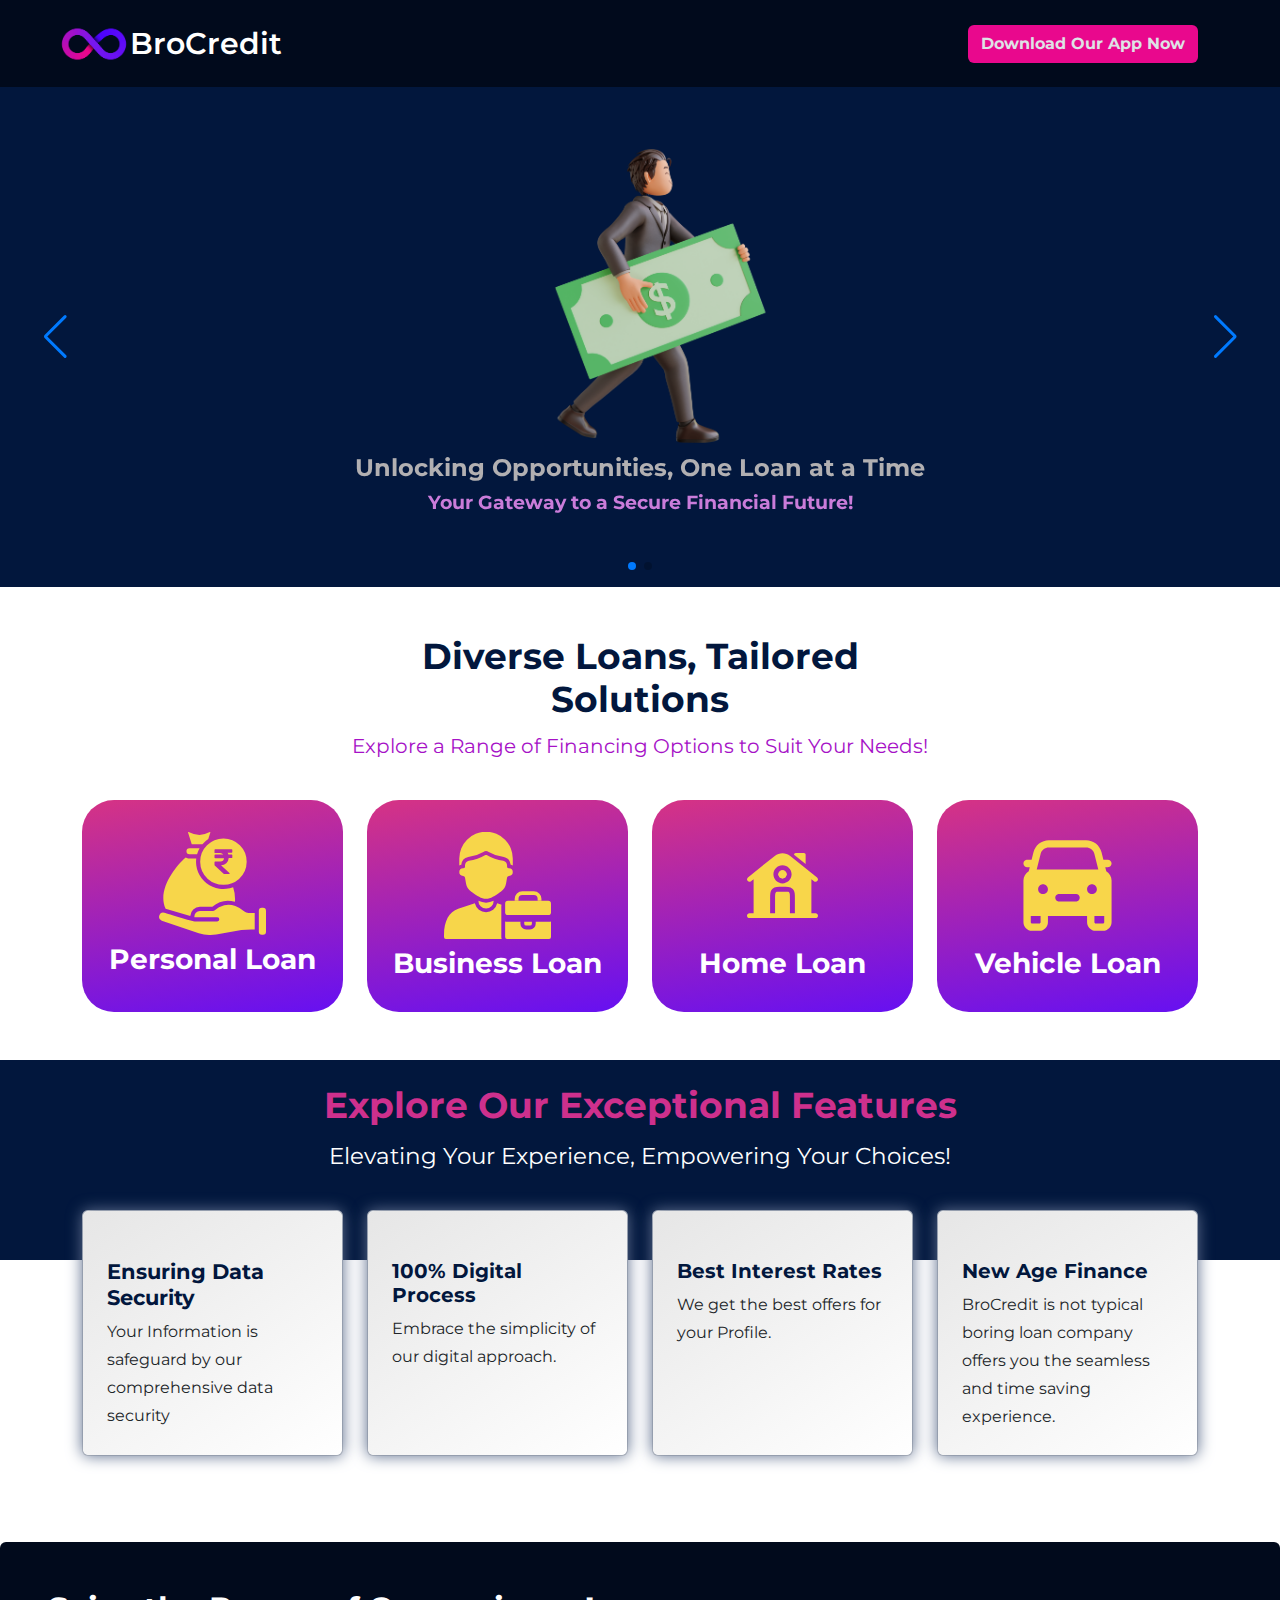
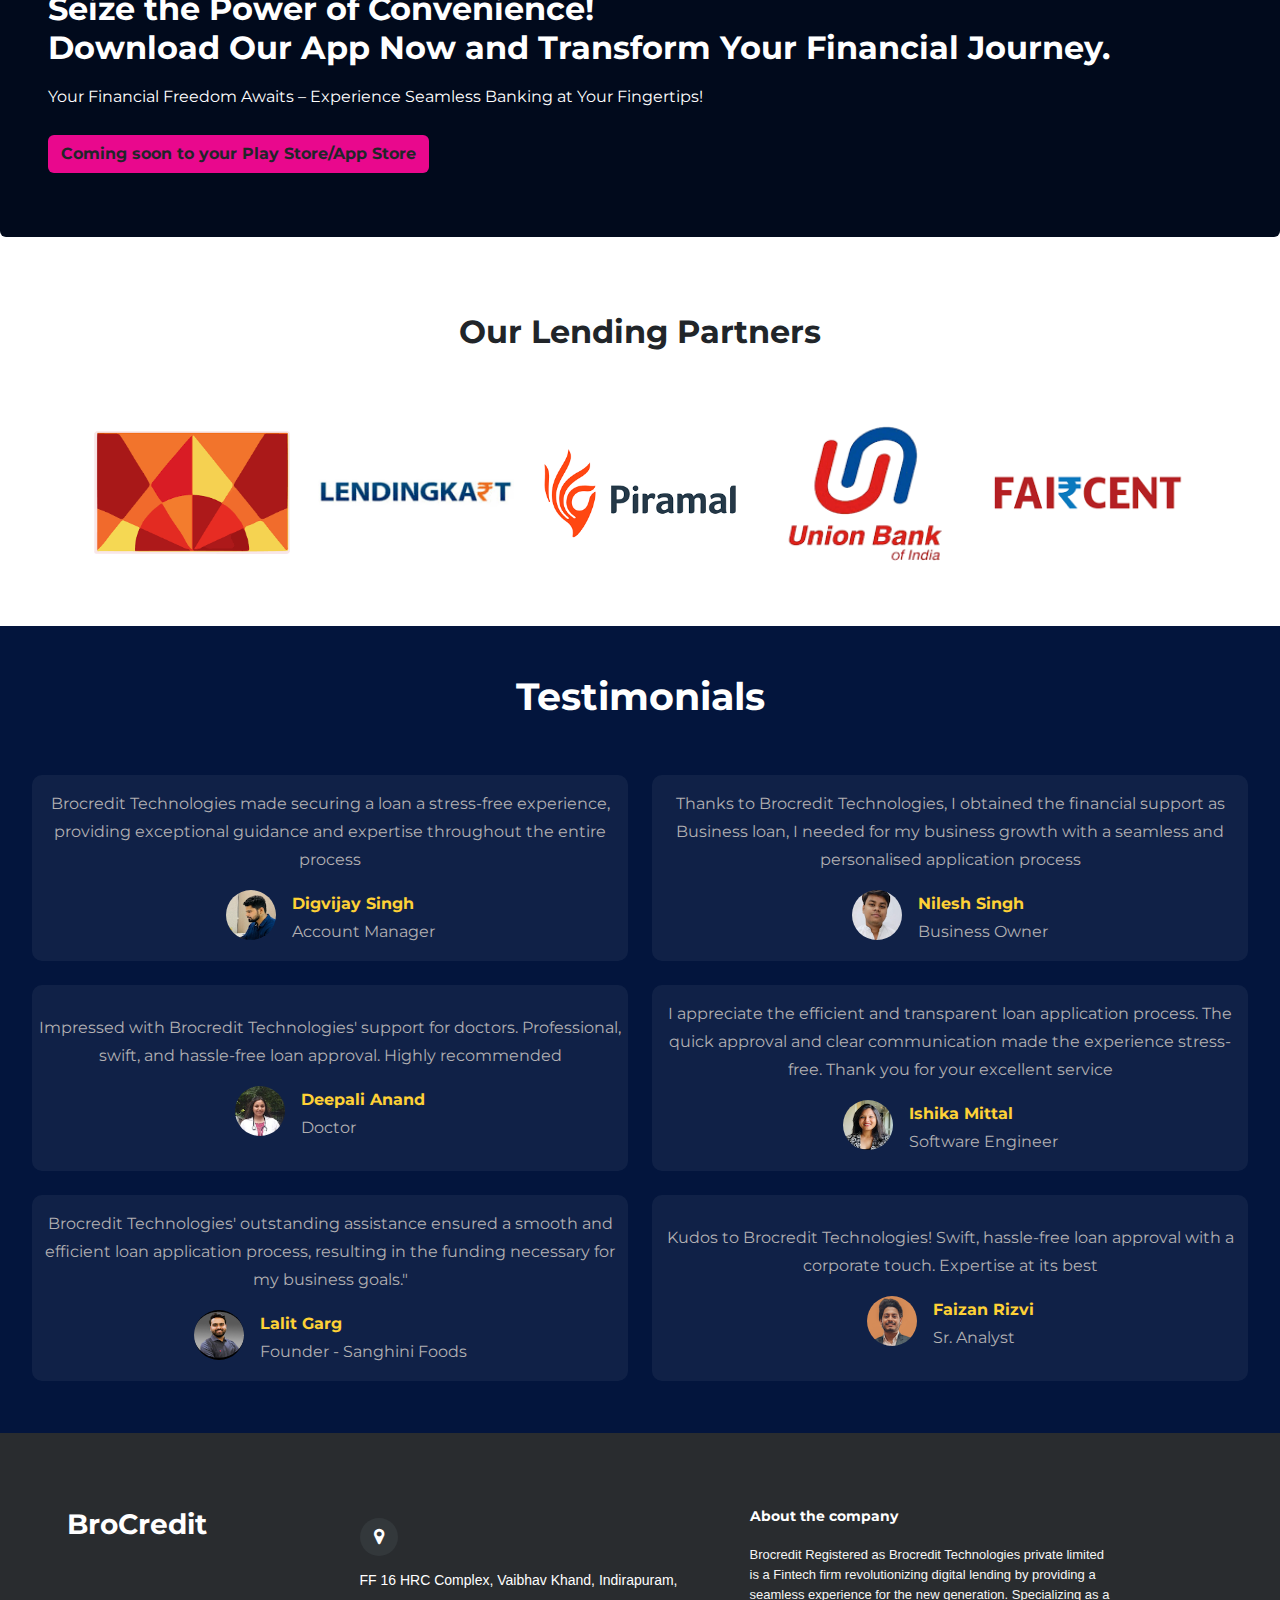
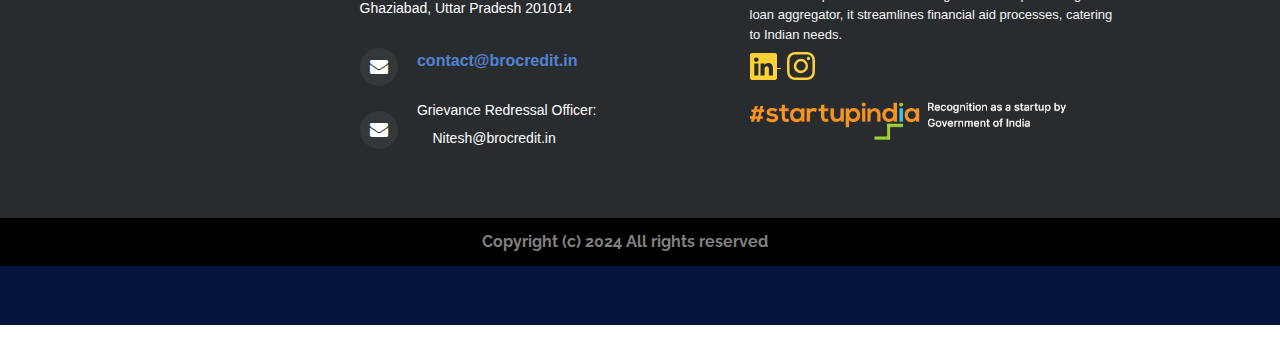
==== commit b99e284c: "Changes" ====
--- a/index.html
+++ b/index.html
@@ -25,6 +25,9 @@
             z-index: 999;
             width: auto;
         }
+        .hero{
+            position: absolute;
+        }
         .navbars{
             position: relative;
         }
@@ -37,10 +40,13 @@
             position: relative;
         }
         .page1-0{
-            color: #a612c7;
+            color: #b2b0b2;
         }
         .page1-1{
-            color: #7717f1;
+            color: #ca7cda;
+        }
+        .flexing{
+            border: 0;
         }
         .shadowfeature{
             border-radius: 0.375rem;
@@ -56,13 +62,15 @@
             padding-left: 5px;
             padding-right: 5px;
             border-radius: 10px;
-            box-shadow:  0px 0px 5px 4px #e36cdd;
+            height: 186px;
+            color: #b2b0b2;
+            background-color: #ffffff0e;
         }
         .testimonials:hover{
-            color: #e36cdd;
             border-width: 1px;
-            background-color: #ffffff;
-            border-color: #e36cdd;
+            border-color: #02173d;
+            box-shadow:  14px 14px 14px #010a1a,
+             -14px -14px 14px #021943;
         }
         .logotext{
             font-size: 30px;
@@ -87,6 +95,129 @@
                 margin-left: 20px;
             }   
         }
+        .area{
+            background: #02173d;
+            width: 100%;
+            height:500px;
+        }
+        .circles{
+            position: absolute;
+            top: 0;
+            left: 0;
+            width: 100%;
+            height: 100%;
+            overflow: hidden;
+        }
+        .circles li{
+            position: absolute;
+            display: block;
+            list-style: none;
+            width: 20px;
+            height: 20px;
+            background: #7517f15d;
+            animation: animate 25s linear infinite;
+            bottom: -150px;
+            
+        }
+        .circles li:nth-child(1){
+            left: 25%;
+            width: 80px;
+            height: 80px;
+            animation-delay: 0s;
+        }
+        .circles li:nth-child(2){
+            left: 10%;
+            width: 20px;
+            height: 20px;
+            animation-delay: 2s;
+            animation-duration: 12s;
+        }
+        .circles li:nth-child(3){
+            left: 70%;
+            width: 20px;
+            height: 20px;
+            animation-delay: 4s;
+        }
+        .circles li:nth-child(4){
+            left: 40%;
+            width: 60px;
+            height: 60px;
+            animation-delay: 0s;
+            animation-duration: 18s;
+        }
+        .circles li:nth-child(5){
+            left: 65%;
+            width: 20px;
+            height: 20px;
+            animation-delay: 0s;
+        }
+        .circles li:nth-child(6){
+            left: 75%;
+            width: 110px;
+            height: 110px;
+            animation-delay: 3s;
+        }
+        .circles li:nth-child(7){
+            left: 35%;
+            width: 150px;
+            height: 150px;
+            animation-delay: 7s;
+        }
+        .circles li:nth-child(8){
+            left: 50%;
+            width: 25px;
+            height: 25px;
+            animation-delay: 15s;
+            animation-duration: 45s;
+        }
+        .circles li:nth-child(9){
+            left: 20%;
+            width: 15px;
+            height: 15px;
+            animation-delay: 2s;
+            animation-duration: 35s;
+        }
+        .circles li:nth-child(10){
+            left: 85%;
+            width: 150px;
+            height: 150px;
+            animation-delay: 0s;
+            animation-duration: 11s;
+        }
+        @keyframes animate {
+
+            0%{
+                transform: translateY(0) rotate(0deg);
+                opacity: 1;
+                border-radius: 0;
+            }
+
+            100%{
+                transform: translateY(-1000px) rotate(720deg);
+                opacity: 0;
+                border-radius: 50%;
+            }
+
+        }
+        .scrollmenu {
+            overflow: auto;
+            white-space: nowrap;
+        }
+        .imagepartner{
+            display: inline-block;
+            text-align: center;
+            width: 200px;
+
+            padding: 2px;
+            height: 150px;
+            text-decoration: none;
+            margin: 10px;
+        }
+        .scrollmenu .imagepartner:hover {
+            border-radius: 10px;
+            box-shadow:  0px 0px 15px 1px #5e6f8e;
+        }
+
     </style>
 </head>
 
@@ -109,11 +240,11 @@
             </div>
         </div>
     </nav>
-    <div class="simple-slider" style="background-color: rgb(3,22,61);">
+    <div class="simple-slider" ">
         <div class="swiper-container container-fluid">
-            <div class="swiper-wrapper">
+            <div class="swiper-wrapper hero">
                 <div class="swiper-slide">
-                    <div class="row" style="background-color: rgb(3,22,61); text-align: center">
+                    <div class="row" style="text-align: center">
                         
                         <img style="object-fit: fill;width: 30%;min-width: 200px;margin: auto;" src="assets/img/20240203_121015_0000.png" >
                         <h2 class="page1-0" style="font-size: 1.5rem;">Unlocking Opportunities, One Loan at a Time</h2>
@@ -123,7 +254,7 @@
                     </div>
                 </div>
                 <div class="swiper-slide">
-                    <div class="row" style="background-color: rgb(3,22,61); text-align: center">
+                    <div class="row" style=" text-align: center">
                         <img style="object-fit: fill;width: 30%;min-width: 200px;margin: auto;;" src="assets/img/20240203_024418_0000-1.png">
                         <h2 class="page1-0" style="font-size: 1.5rem;">Empowering Dreams, Bridging Gaps</h2>
                         <h2 class="page1-1" style="font-size: 1.2rem;">Your Path to Financial Freedom Starts Here!</h2>
@@ -133,6 +264,20 @@
             <div class="swiper-pagination"></div>
             <div class="swiper-button-prev"></div>
             <div class="swiper-button-next"></div>
+            <div class="area" >
+                <ul class="circles">
+                        <li></li>
+                        <li></li>
+                        <li></li>
+                        <li></li>
+                        <li></li>
+                        <li></li>
+                        <li></li>
+                        <li></li>
+                        <li></li>
+                        <li></li>
+                </ul>
+        </div >
         </div>
     </div>
     <div class="py-4 py-xl-5" style="padding-left: 40px;padding-right: 40px;">
@@ -224,128 +369,113 @@
                 <h2>Our Lending Partners</h2>
             </div>
         </div>
-        <div class="row gy-4 row-cols-1 row-cols-md-2 row-cols-xl-5" style="padding-top: 0px;margin-top: -44px;">
-            <div class="col d-flex">
-                <div class="card w-100 flexing">
-                    <img class="card-img-top w-100 d-block fit-cover" style="height: 160px;object-fit: fill;" src="assets/img/aditya.png">
-                    
-                </div>
-            </div>
-            <div class="col d-flex">
-                <div class="card w-100 flexing"><img class="card-img-top w-100 d-block fit-cover" style="height: 160px;object-fit: fit;" src="assets/img/faircent.png">
-                    
-                </div>
-            </div>
-            <div class="col d-flex">
-                <div class="card w-100 flexing"><img class="card-img-top w-100 d-block fit-cover" style="height: 160px; object-fit: fill;" src="assets/img/piramal.png">
-                    
-                </div>
-            </div>
-            <div class="col d-flex">
-                <div class="card w-100 flexing"><img class="card-img-top w-100 d-block fit-cover" style="height: 160px;object-fit: fill;" src="assets/img/UBL.png">
-                    
-                </div>
-            </div>
-            <div class="col d-flex"> 
-                <div class="card w-100 flexing"><img class="card-img-top w-100 d-block fit-cover" style="height: 160px;object-fit: fill;" src="assets/img/lending kart.png">
-                    
-                </div>
-            </div>
-        </div>
+        <div class="scrollmenu">
+            <img class="imagepartner" src="assets/img/aditya.png" style="object-fit: contain;"/>
+            <img class="imagepartner" src="assets/img/lending kart.png" style="object-fit: contain;"/>
+            <img class="imagepartner" src="assets/img/piramal.png" style="object-fit: contain;"/>
+            <img class="imagepartner" src="assets/img/UBL.png" style="object-fit: contain;"/>
+            <img class="imagepartner" src="assets/img/faircent.png" style="object-fit: contain;"/>
+            <img class="imagepartner" src="assets/img/icici.png" style="object-fit: contain;"/>
+            <img class="imagepartner" src="assets/img/hdb.png" style="object-fit: contain;"/>
+            <img class="imagepartner" src="assets/img/paysense.png" style="object-fit: contain;"/>
+            <img class="imagepartner" src="assets/img/incred.png" style="object-fit: contain;"/>
+          </div>
+          
     </div>
-    <div class="py-4 py-xl-5" style="background: linear-gradient(45deg,rgba(233,8,141,0.85), rgba(110,19,243,0.72));margin-bottom: 0px;">
+    <div class="py-4 py-xl-5" style="background-color: #03153d">
         <div class="row mb-5">
             <div class="col-md-8 col-xl-6 text-center mx-auto">
                 <h2 style="font-size: 38px;color: white;">Testimonials</h2>
             </div>
         </div>
-        <div class="row gy-4 row-cols-1 row-cols-sm-2 row-cols-lg-3" style="margin-left: 20px;margin-right: 20px;">
-            <div class="col ">
-                <div class="d-flex h-100 flex-column justify-content-center align-items-center testimonials">
+        <div class="row gy-4 row-cols-1 row-cols-md-2" style="margin-left: 20px;margin-right: 20px;">  
+            <div class="col">       
+                <div class="d-flex flex-column justify-content-center align-items-center testimonials">
                     <p class="text-center">Brocredit Technologies made securing a loan a stress-free experience, providing exceptional guidance and expertise throughout the entire process</p>
                     <div class="d-flex"><img class="rounded-circle flex-shrink-0 me-3 fit-cover" width="50" height="50" src="assets/img/Digvijay.png">
                         <div>
                             <p class="fw-bold text-primary mb-0">Digvijay Singh</p>
-                            <p class="text-muted mb-0">Account Manager</p>
+                            <p class="mb-0">Account Manager</p>
                         </div>
                     </div>
                     <div class="card border-0 shadow-none">
                         <div class="card-body d-flex align-items-center p-0"></div>
                     </div>
                 </div>
-            </div>
-            <div class="col ">
-                <div class="d-flex h-100 flex-column justify-content-center align-items-center testimonials">
+            </div>  
+            <div class="col">
+                <div class="d-flex flex-column justify-content-center align-items-center testimonials">
                     <p class="text-center">Thanks to Brocredit Technologies, I obtained the financial support as Business loan, I needed for my business growth with a seamless and personalised application process</p>
                     <div class="d-flex"><img class="rounded-circle flex-shrink-0 me-3 fit-cover" width="50" height="50" src="assets/img/nilesh.png">
                         <div>
                             <p class="fw-bold text-primary mb-0">Nilesh Singh</p>
-                            <p class="text-muted mb-0">Business Owner</p>
+                            <p class="mb-0">Business Owner</p>
                         </div>
                     </div>
                     <div class="card border-0 shadow-none">
                         <div class="card-body d-flex align-items-center p-0"></div>
                     </div>
                 </div>
-            </div>
-            <div class="col ">
-                <div class="d-flex h-100 flex-column justify-content-center align-items-center testimonials">
+            </div>  
+            <div class="col">
+                <div class="d-flex  flex-column justify-content-center align-items-center testimonials">
                     <p class="text-center">Impressed with Brocredit Technologies' support for doctors. Professional, swift, and hassle-free loan approval. Highly recommended</p>
                     <div class="d-flex"><img class="rounded-circle flex-shrink-0 me-3 fit-cover" width="50" height="50" src="assets/img/deepali.png">
                         <div>
                             <p class="fw-bold text-primary mb-0">Deepali Anand</p>
-                            <p class="text-muted mb-0">Doctor</p>
+                            <p class="mb-0">Doctor</p>
                         </div>
                     </div>
                     <div class="card border-0 shadow-none">
                         <div class="card-body d-flex align-items-center p-0"></div>
                     </div>
                 </div>
-            </div>
-        </div>
-        <div class="row gy-4 row-cols-1 row-cols-sm-2 row-cols-lg-3" style="margin-top: 27px;padding-top: 2px;margin-bottom: 0px;margin-left: 20px;margin-right: 20px;">
-            <div class="col ">
-                <div class="h-100 testimonials d-flex flex-column justify-content-center align-items-center">
+            </div>  
+            <div class="col">
+       
+                <div class="testimonials d-flex flex-column justify-content-center align-items-center">
                     <p class="text-center">I appreciate the efficient and transparent loan application process. The quick approval and clear communication made the experience stress-free. Thank you for your excellent service</p>
                     <div class="d-flex"><img class="rounded-circle flex-shrink-0 me-3 fit-cover" width="50" height="50" src="assets/img/ishika.png">
                         <div>
                             <p class="fw-bold text-primary mb-0">Ishika Mittal</p>
-                            <p class="text-muted mb-0">Software Engineer</p>
+                            <p class=" mb-0">Software Engineer</p>
                         </div>
                     </div>
                     <div class="card border-0 shadow-none">
                         <div class="card-body d-flex align-items-center p-0"></div>
                     </div>
                 </div>
-            </div>
-            <div class="col ">
-                <div class=" h-100 d-flex flex-column justify-content-center align-items-center testimonials">
+            </div>  
+            <div class="col">
+                <div class="d-flex flex-column justify-content-center align-items-center testimonials">
                     <p class="text-center">Brocredit Technologies' outstanding assistance ensured a smooth and efficient loan application process, resulting in the funding necessary for my business goals."</p>
                     <div class="d-flex"><img class="rounded-circle flex-shrink-0 me-3 fit-cover" width="50" height="50" src="assets/img/lalit.png">
                         <div>
                             <p class="fw-bold text-primary mb-0">Lalit Garg</p>
-                            <p class="text-muted mb-0">Founder - Sanghini Foods</p>
+                            <p class="mb-0">Founder - Sanghini Foods</p>
                         </div>
                     </div>
                     <div class="card border-0 shadow-none">
                         <div class="card-body d-flex align-items-center p-0"></div>
                     </div>
                 </div>
-            </div>
+            </div>  
             <div class="col">
-                <div class="h-100 d-flex flex-column justify-content-center align-items-center testimonials ">
+                <div class="d-flex flex-column justify-content-center align-items-center testimonials ">
                     <p class="text-center">Kudos to Brocredit Technologies! Swift, hassle-free loan approval with a corporate touch. Expertise at its best</p>
                     <div class="d-flex"><img class="rounded-circle flex-shrink-0 me-3 fit-cover" width="50" height="50" src="assets/img/faizan.png">
                         <div>
                             <p class="fw-bold text-primary mb-0">Faizan Rizvi</p>
-                            <p class="text-muted mb-0">Sr. Analyst</p>
+                            <p class="mb-0">Sr. Analyst</p>
                         </div>
                     </div>
                     <div class="card border-0 shadow-none">
                         <div class="card-body d-flex align-items-center p-0"></div>
                     </div>
                 </div>
-            </div>
+            </div>  
+            <div class="col">
+            
         </div>
     </div>
     <footer style="margin-top: 28px;margin-bottom: -1px;padding-bottom: 0px;">
@@ -360,6 +490,10 @@
                 <div></div>
                 <div><i class="fa fa-envelope footer-contacts-icon"></i>
                     <p> <a href="#" target="_blank">contact@brocredit.in</a></p>
+                </div>
+
+                <div><i class="fa fa-envelope footer-contacts-icon"></i>
+                    <p><span class="new-line-span"> Grievance Redressal Officer: </span><span class="new-line-span">&nbsp; &nbsp; Nitesh@brocredit.in</span></p>
                 </div>
             </div>
             <div class="col-md-4 col-xxl-4 footer-about">
--- a/assets/css/Navbar-Right-Links-Dark-icons.css
+++ b/assets/css/Navbar-Right-Links-Dark-icons.css
@@ -56,6 +56,10 @@
 }
 
 .bg-dark {
-  background-color: #02173d !important;
+  background-color: #010a1c !important;
 }
 
+.bg-blue{
+  background: linear-gradient(#4e6fff,#00003f);
+  opacity: 0.5;
+}
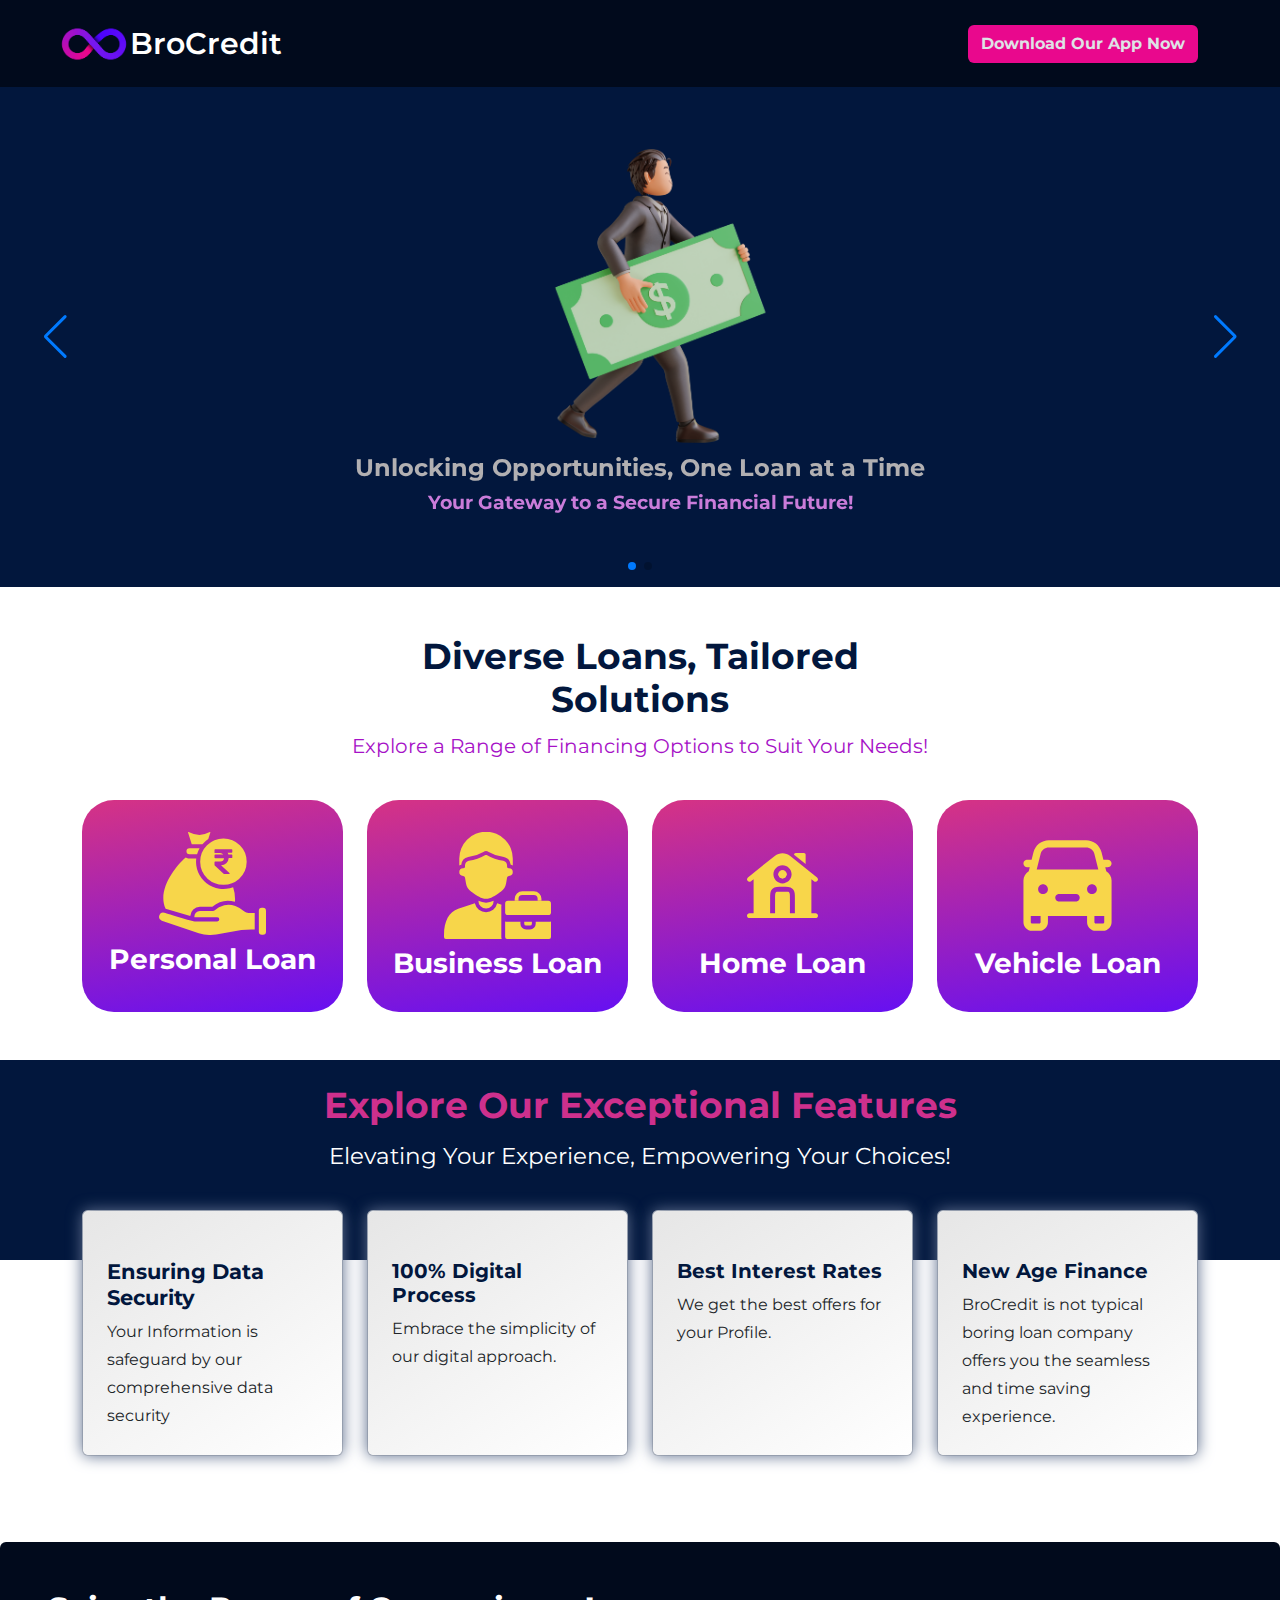
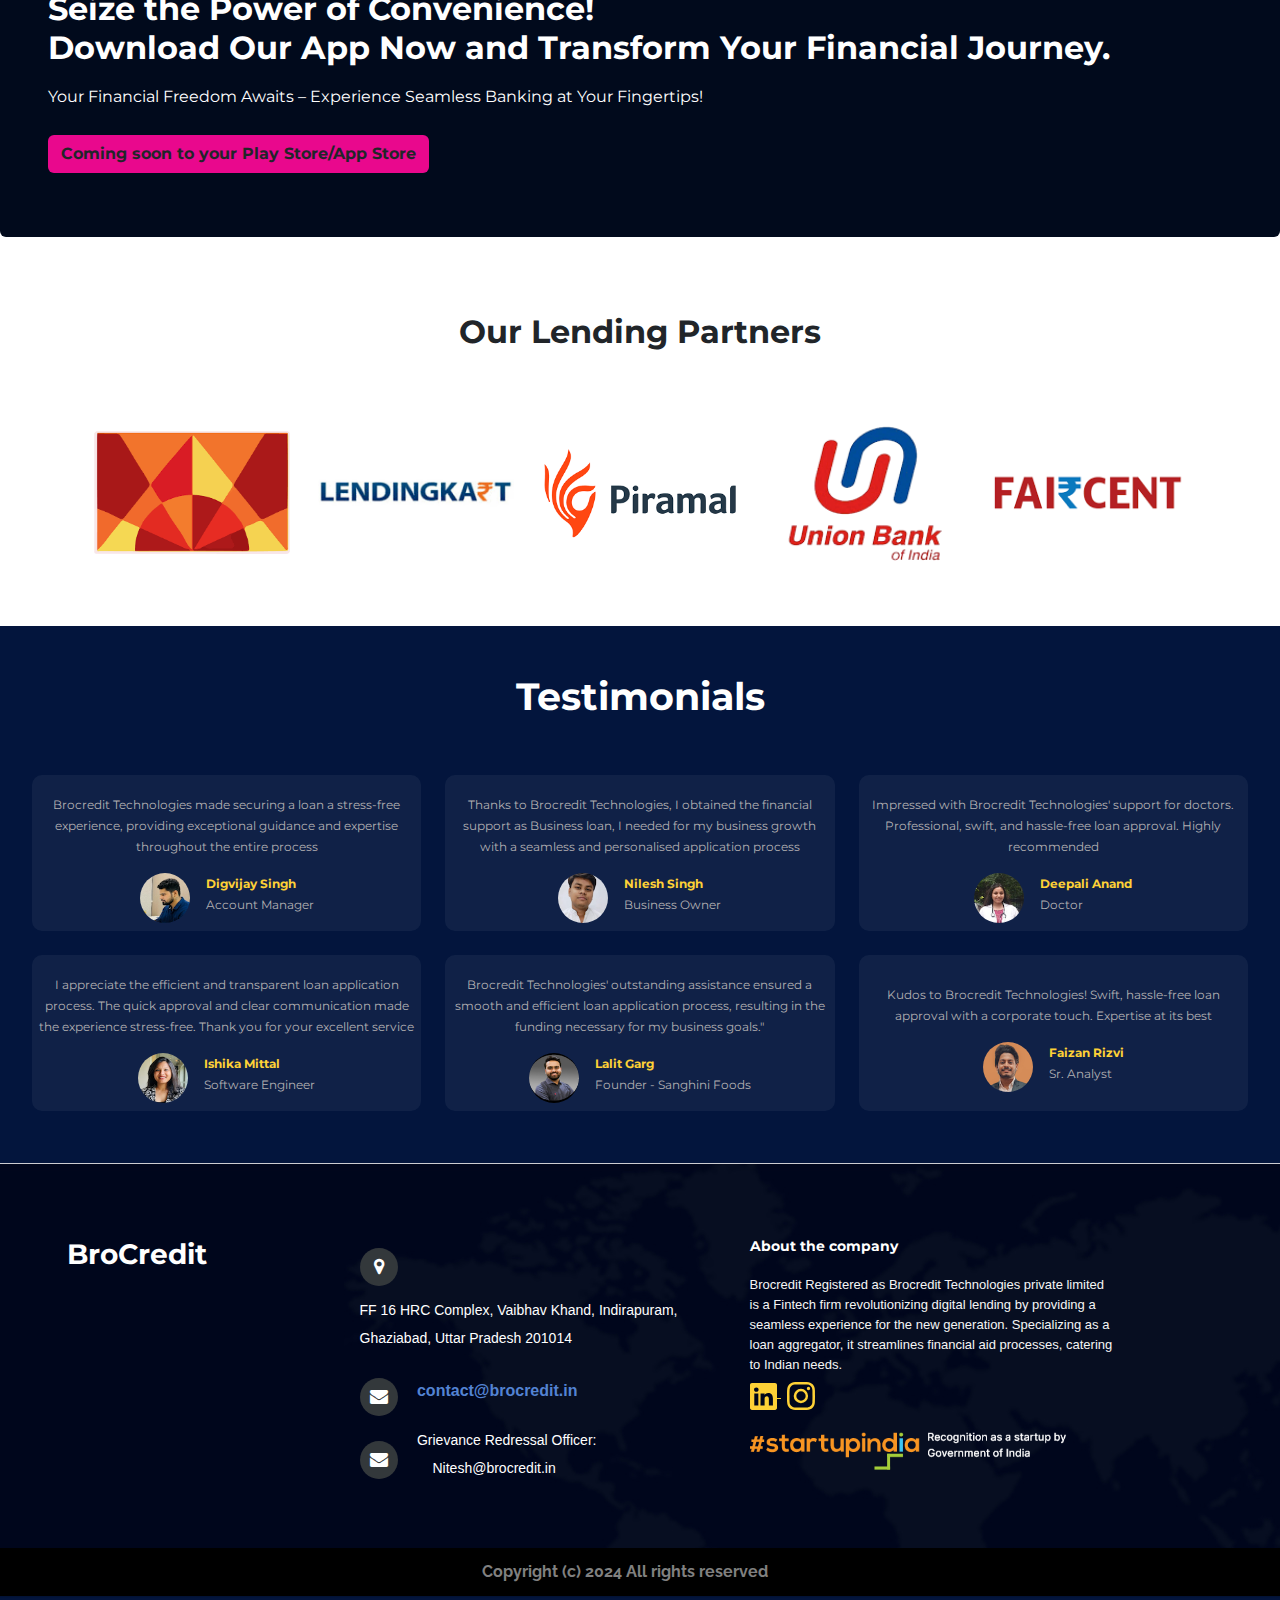
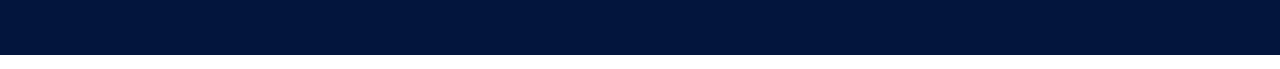
==== commit 4a6b6412: "Changes" ====
--- a/index.html
+++ b/index.html
@@ -57,12 +57,13 @@
             box-shadow:  0px 0px 15px 1px #5e6f8e;
         }
         .testimonials{
-            padding-top: 15px;
+            padding-top: 25px;
             padding-bottom: 15px;
             padding-left: 5px;
             padding-right: 5px;
             border-radius: 10px;
-            height: 186px;
+            height: 156px;
+            font-size: 12px;
             color: #b2b0b2;
             background-color: #ffffff0e;
         }
@@ -217,7 +218,9 @@
             border-radius: 10px;
             box-shadow:  0px 0px 15px 1px #5e6f8e;
         }
-
+        .footer-img{
+            background-image: url('assets/img/footer_bg.jpg');
+        }
     </style>
 </head>
 
@@ -388,7 +391,7 @@
                 <h2 style="font-size: 38px;color: white;">Testimonials</h2>
             </div>
         </div>
-        <div class="row gy-4 row-cols-1 row-cols-md-2" style="margin-left: 20px;margin-right: 20px;">  
+        <div class="row gy-4 row-cols-1 row-cols-md-3" style="margin-left: 20px;margin-right: 20px;">  
             <div class="col">       
                 <div class="d-flex flex-column justify-content-center align-items-center testimonials">
                     <p class="text-center">Brocredit Technologies made securing a loan a stress-free experience, providing exceptional guidance and expertise throughout the entire process</p>
@@ -478,7 +481,7 @@
             
         </div>
     </div>
-    <footer style="margin-top: 28px;margin-bottom: -1px;padding-bottom: 0px;">
+    <footer class=" footer-img" style="margin-top: 28px;margin-bottom: -1px;padding-bottom: 0px;" >
         <div class="row" style="margin: 50px 55px;">
             <div class="col-sm-3 col-md-3 col-xxl-3">
                 <h3 style="display: inline-block;"><a href="#" style="text-decoration: none;color:#ffffff;">BroCredit</a></h3>
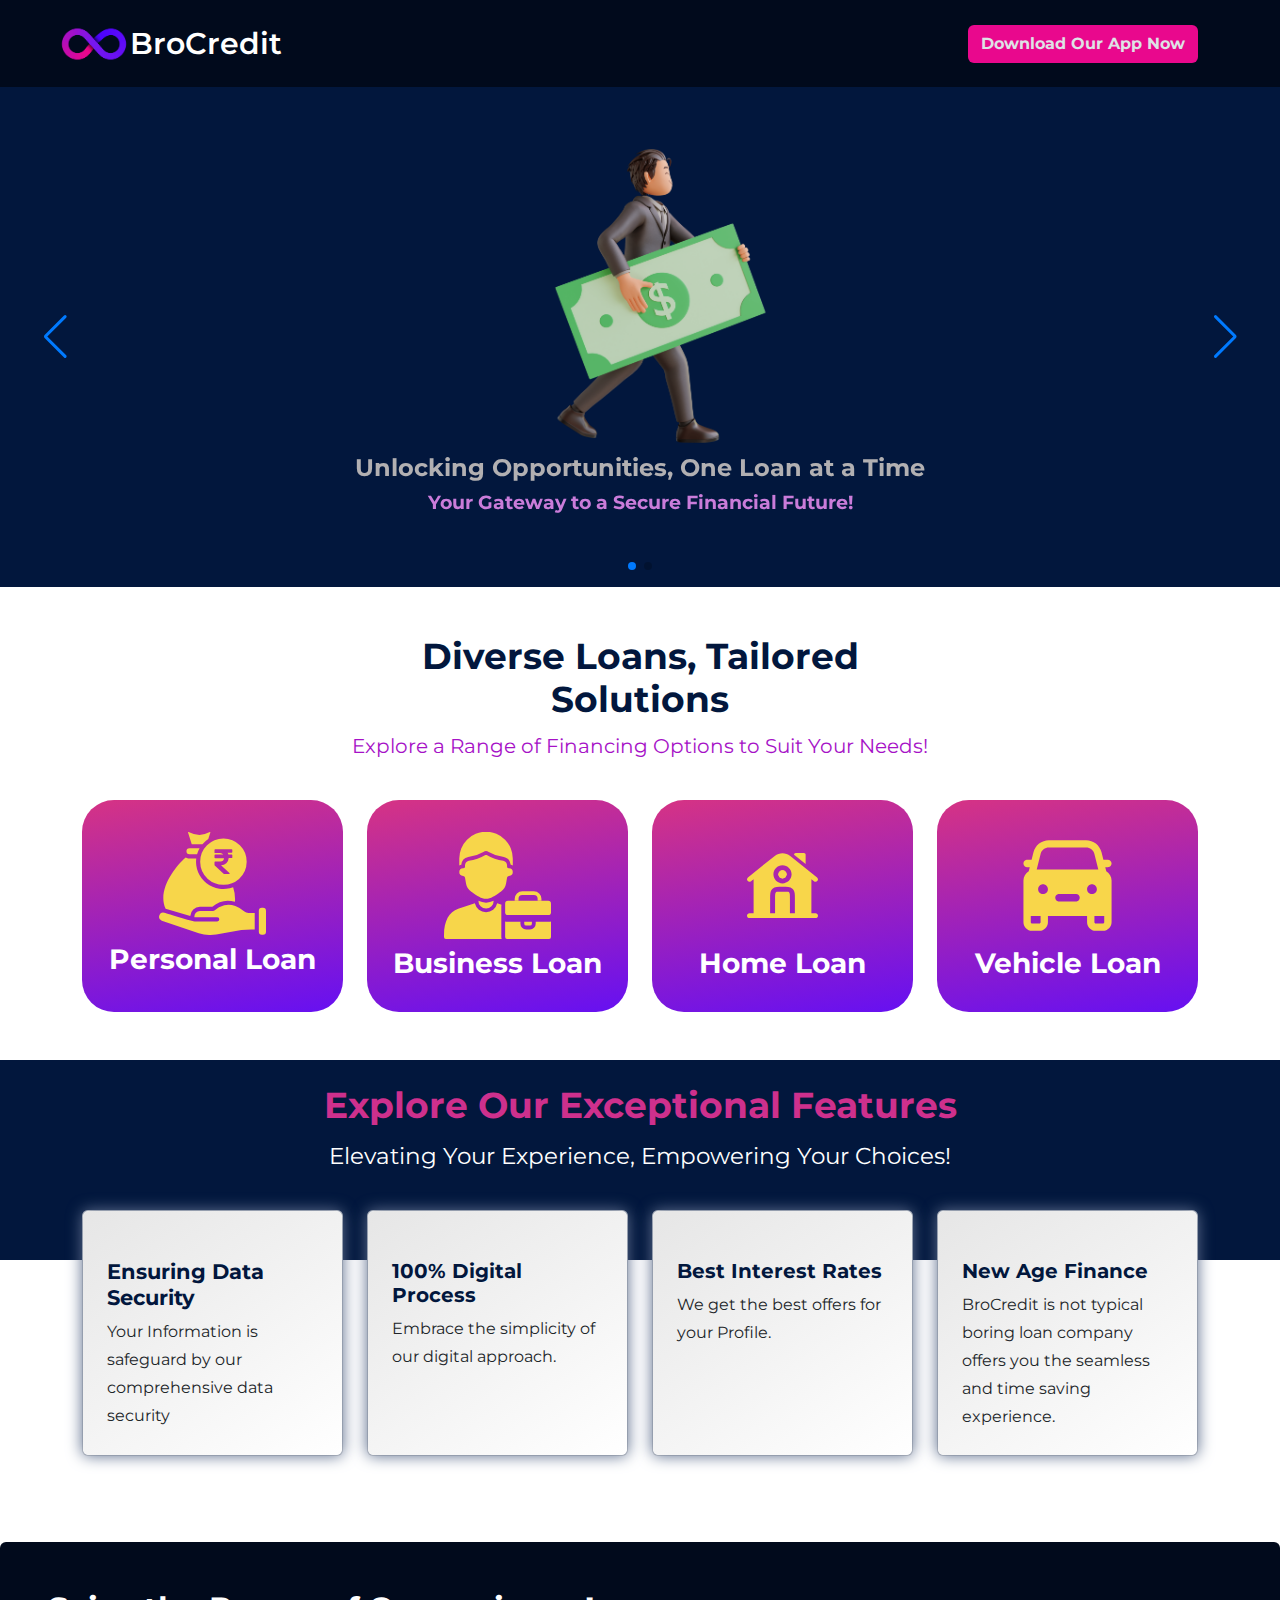
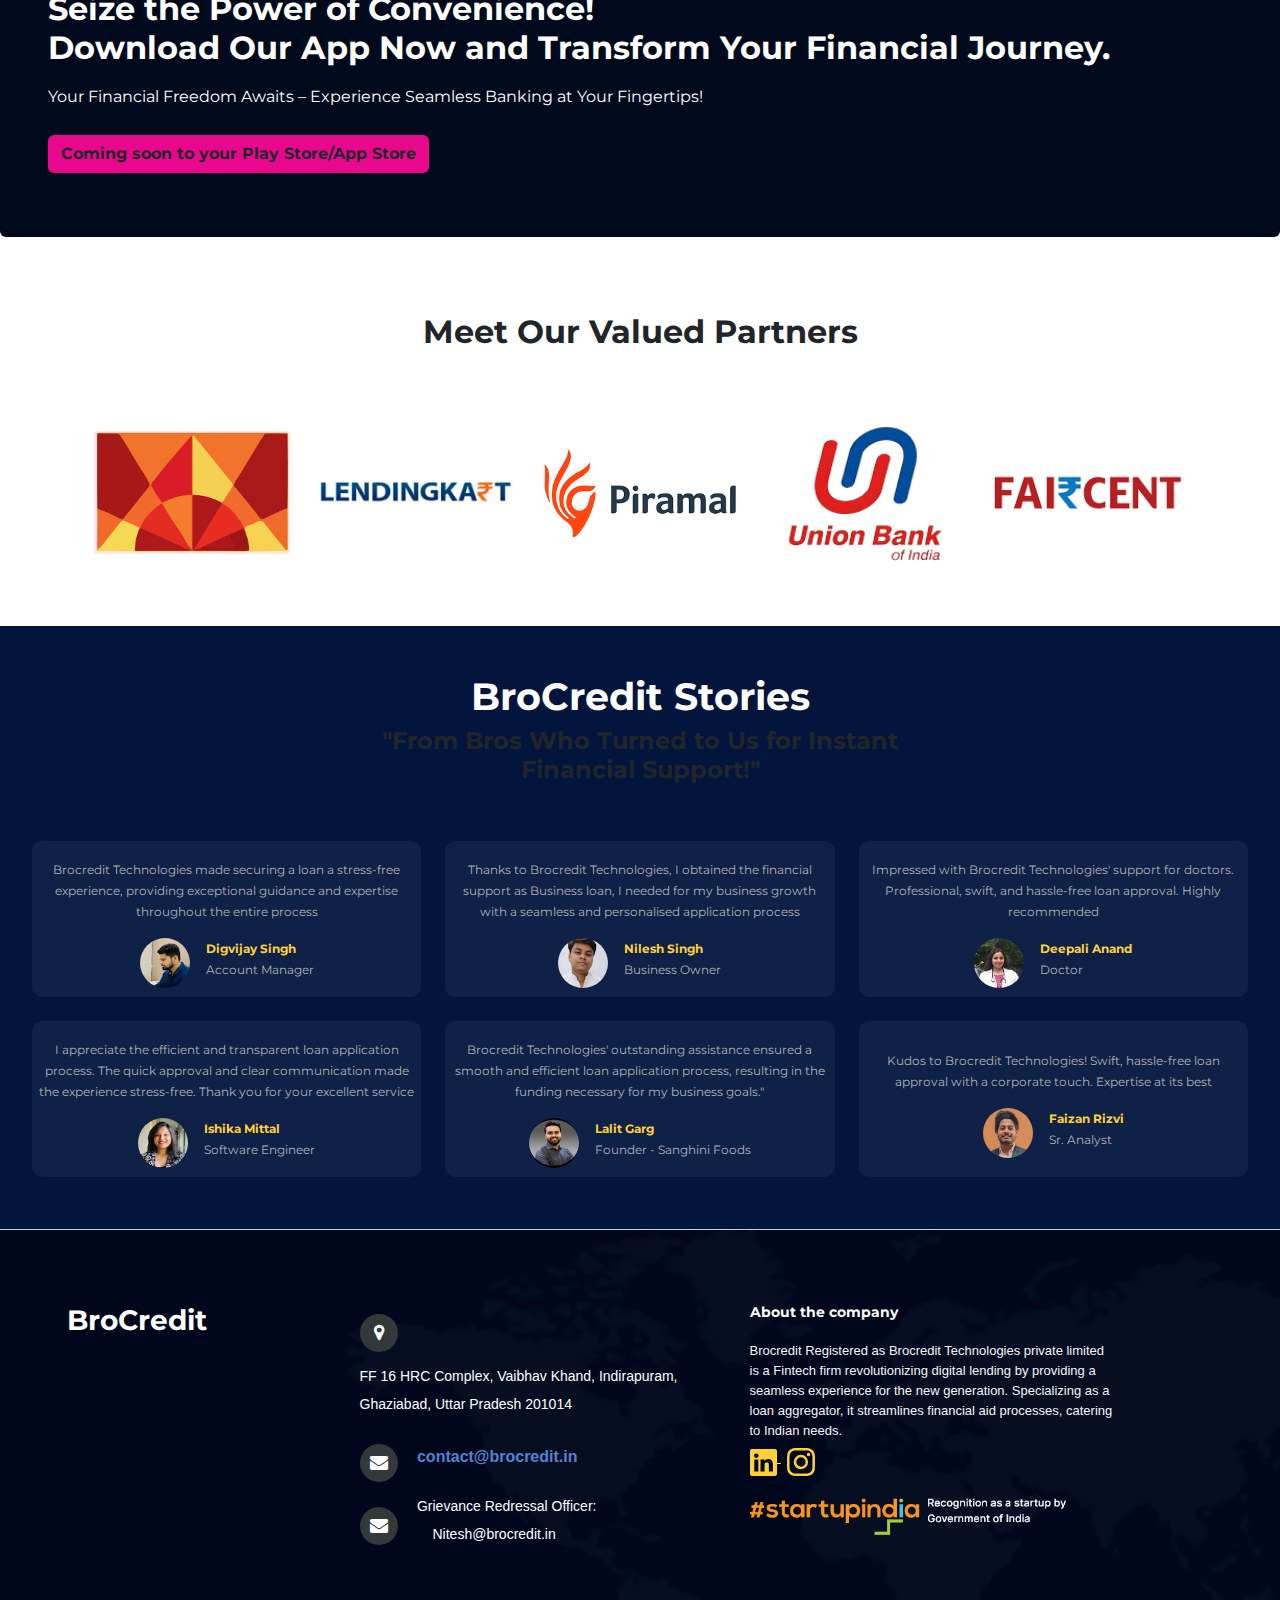
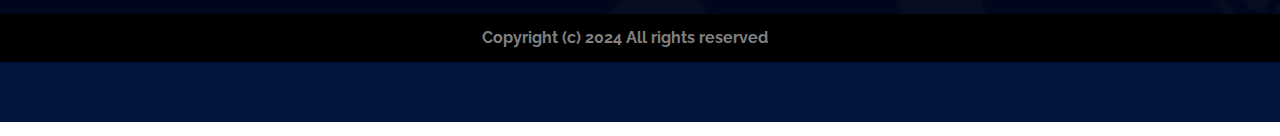
==== commit 4a77aaa2: "Changes" ====
--- a/index.html
+++ b/index.html
@@ -369,7 +369,7 @@
     <div class="container py-4 py-xl-5" style="margin-top: 0px;padding-top: 0px;">
         <div class="row mb-5" style="margin-bottom: 0px;">
             <div class="col-md-8 col-xl-6 text-center mx-auto">
-                <h2>Our Lending Partners</h2>
+                <h2>Meet Our Valued Partners</h2>
             </div>
         </div>
         <div class="scrollmenu">
@@ -388,7 +388,8 @@
     <div class="py-4 py-xl-5" style="background-color: #03153d">
         <div class="row mb-5">
             <div class="col-md-8 col-xl-6 text-center mx-auto">
-                <h2 style="font-size: 38px;color: white;">Testimonials</h2>
+                <h2 style="font-size: 38px;color: white;">BroCredit Stories</h2>
+                <h4 tyle="font-size: 28px;color: #fff;">"From Bros Who Turned to Us for Instant Financial Support!"</h4>
             </div>
         </div>
         <div class="row gy-4 row-cols-1 row-cols-md-3" style="margin-left: 20px;margin-right: 20px;">  
@@ -481,7 +482,7 @@
             
         </div>
     </div>
-    <footer class=" footer-img" style="margin-top: 28px;margin-bottom: -1px;padding-bottom: 0px;" >
+    <footer class=" footer-img" style="margin-top: 28px;padding-bottom: 0px;" >
         <div class="row" style="margin: 50px 55px;">
             <div class="col-sm-3 col-md-3 col-xxl-3">
                 <h3 style="display: inline-block;"><a href="#" style="text-decoration: none;color:#ffffff;">BroCredit</a></h3>
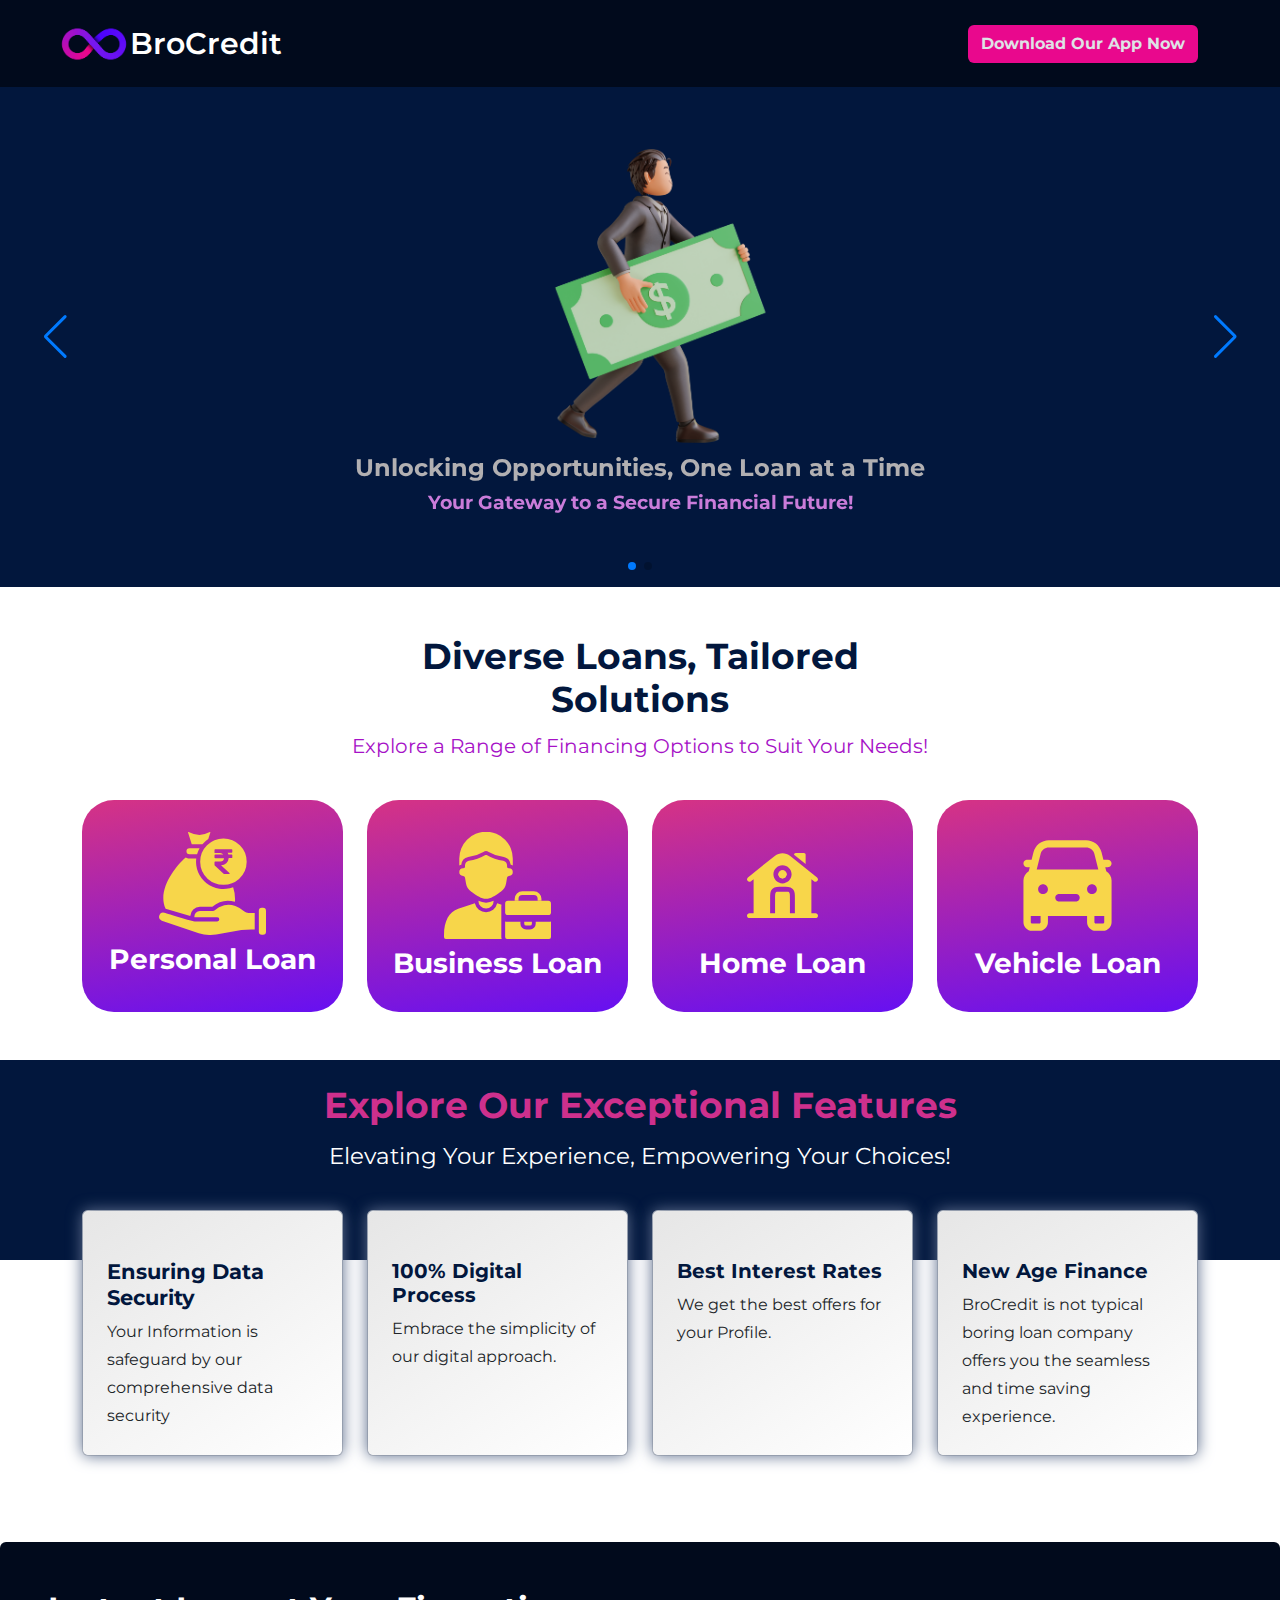
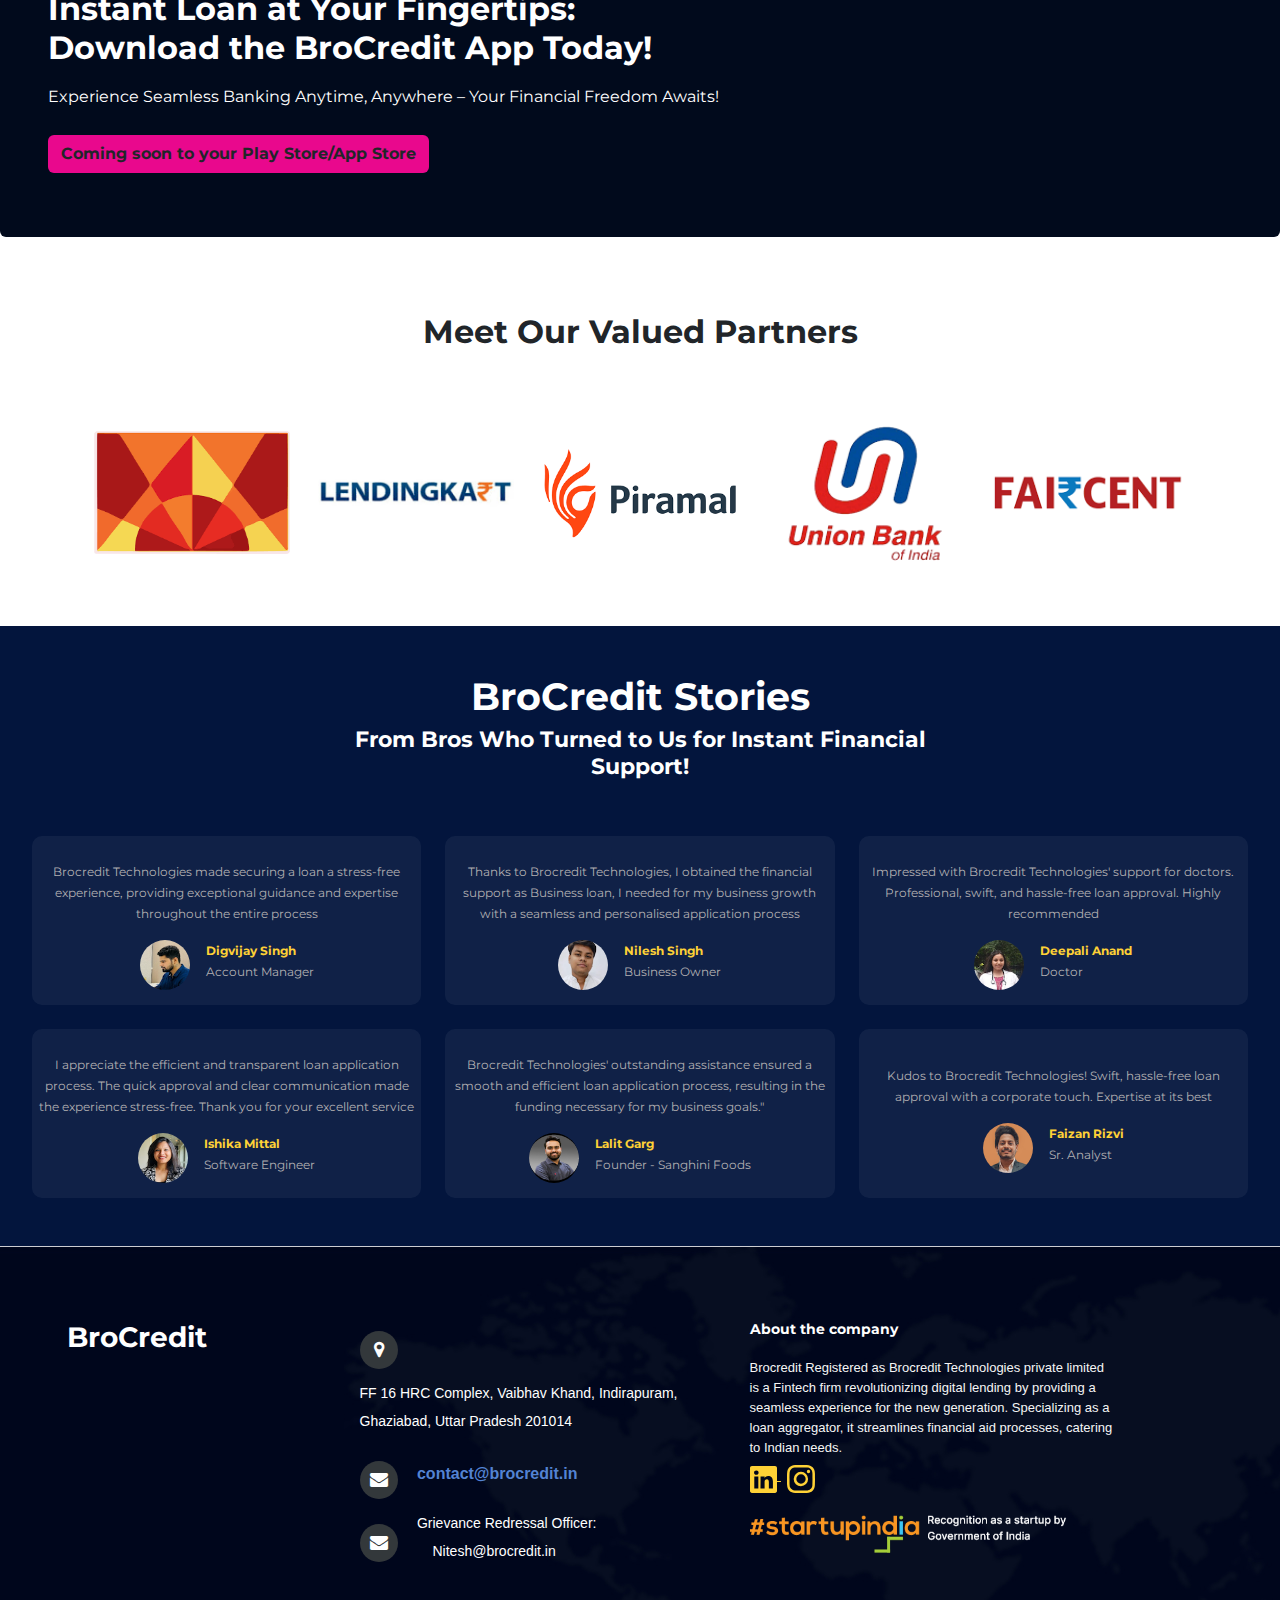
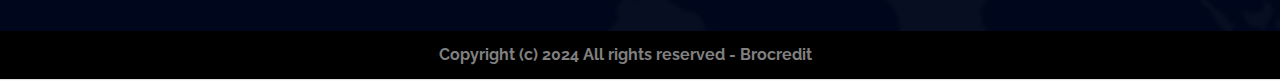
==== commit dd9d69d9: "Changes" ====
--- a/index.html
+++ b/index.html
@@ -1,5 +1,5 @@
 <!DOCTYPE html>
-<html data-bs-theme="light" lang="en" style="margin-bottom: 0px;padding-bottom: 14px;">
+<html data-bs-theme="light" lang="en" style="margin-bottom: 0px;">
 
 <head>
     <meta charset="utf-8">
@@ -20,22 +20,14 @@
     <link rel="stylesheet" href="assets/css/Simple-Slider.css">
     <link rel="stylesheet" href="assets/css/untitled.css">
     <style>
-        #navlist{
-            overflow: hidden;
-            z-index: 999;
-            width: auto;
-        }
+        
         .hero{
             position: absolute;
         }
         .navbars{
             position: relative;
         }
-        .sticky {
-        	position: fixed;
-        	top: 0;
-        	width: 100%;
-        }
+        
         .navbars{
             position: relative;
         }
@@ -62,7 +54,6 @@
             padding-left: 5px;
             padding-right: 5px;
             border-radius: 10px;
-            height: 156px;
             font-size: 12px;
             color: #b2b0b2;
             background-color: #ffffff0e;
@@ -360,8 +351,8 @@
     <section class="py-4 py-xl-5">
         <div id="download">
             <div class="text-white bg-dark border rounded border-0 p-4 p-md-5" style="margin-top: -12px;margin-bottom: -20px;">
-                <h2 class="fw-bold text-white mb-3">Seize the Power of Convenience!<br/> Download Our App Now and Transform Your Financial Journey.</h2>
-                <p class="mb-4">Your Financial Freedom Awaits – Experience Seamless Banking at Your Fingertips!</p>
+                <h2 class="fw-bold text-white mb-3">Instant Loan at Your Fingertips: <br>Download the BroCredit App Today!</h2>
+                <p class="mb-4">Experience Seamless Banking Anytime, Anywhere – Your Financial Freedom Awaits!</p>
                 <div class="my-3"><button class="btn download"style="background-color: rgb(233,8,141);">Coming soon to your Play Store/App Store</button></div>
             </div>
         </div>
@@ -389,11 +380,11 @@
         <div class="row mb-5">
             <div class="col-md-8 col-xl-6 text-center mx-auto">
                 <h2 style="font-size: 38px;color: white;">BroCredit Stories</h2>
-                <h4 tyle="font-size: 28px;color: #fff;">"From Bros Who Turned to Us for Instant Financial Support!"</h4>
+                <h4 style="font-size: 22px;color: white;">From Bros Who Turned to Us for Instant Financial Support!</h4>
             </div>
         </div>
         <div class="row gy-4 row-cols-1 row-cols-md-3" style="margin-left: 20px;margin-right: 20px;">  
-            <div class="col">       
+            <div class="col d-flex">       
                 <div class="d-flex flex-column justify-content-center align-items-center testimonials">
                     <p class="text-center">Brocredit Technologies made securing a loan a stress-free experience, providing exceptional guidance and expertise throughout the entire process</p>
                     <div class="d-flex"><img class="rounded-circle flex-shrink-0 me-3 fit-cover" width="50" height="50" src="assets/img/Digvijay.png">
@@ -407,7 +398,7 @@
                     </div>
                 </div>
             </div>  
-            <div class="col">
+            <div class="col d-flex">
                 <div class="d-flex flex-column justify-content-center align-items-center testimonials">
                     <p class="text-center">Thanks to Brocredit Technologies, I obtained the financial support as Business loan, I needed for my business growth with a seamless and personalised application process</p>
                     <div class="d-flex"><img class="rounded-circle flex-shrink-0 me-3 fit-cover" width="50" height="50" src="assets/img/nilesh.png">
@@ -421,7 +412,7 @@
                     </div>
                 </div>
             </div>  
-            <div class="col">
+            <div class="col d-flex">
                 <div class="d-flex  flex-column justify-content-center align-items-center testimonials">
                     <p class="text-center">Impressed with Brocredit Technologies' support for doctors. Professional, swift, and hassle-free loan approval. Highly recommended</p>
                     <div class="d-flex"><img class="rounded-circle flex-shrink-0 me-3 fit-cover" width="50" height="50" src="assets/img/deepali.png">
@@ -435,7 +426,7 @@
                     </div>
                 </div>
             </div>  
-            <div class="col">
+            <div class="col d-flex">
        
                 <div class="testimonials d-flex flex-column justify-content-center align-items-center">
                     <p class="text-center">I appreciate the efficient and transparent loan application process. The quick approval and clear communication made the experience stress-free. Thank you for your excellent service</p>
@@ -450,7 +441,7 @@
                     </div>
                 </div>
             </div>  
-            <div class="col">
+            <div class="col d-flex">
                 <div class="d-flex flex-column justify-content-center align-items-center testimonials">
                     <p class="text-center">Brocredit Technologies' outstanding assistance ensured a smooth and efficient loan application process, resulting in the funding necessary for my business goals."</p>
                     <div class="d-flex"><img class="rounded-circle flex-shrink-0 me-3 fit-cover" width="50" height="50" src="assets/img/lalit.png">
@@ -464,7 +455,7 @@
                     </div>
                 </div>
             </div>  
-            <div class="col">
+            <div class="col d-flex">
                 <div class="d-flex flex-column justify-content-center align-items-center testimonials ">
                     <p class="text-center">Kudos to Brocredit Technologies! Swift, hassle-free loan approval with a corporate touch. Expertise at its best</p>
                     <div class="d-flex"><img class="rounded-circle flex-shrink-0 me-3 fit-cover" width="50" height="50" src="assets/img/faizan.png">
@@ -478,11 +469,9 @@
                     </div>
                 </div>
             </div>  
-            <div class="col">
-            
-        </div>
+         </div>
     </div>
-    <footer class=" footer-img" style="margin-top: 28px;padding-bottom: 0px;" >
+    <footer class=" footer-img" style="padding-bottom: 0px;margin-bottom: -10px;" >
         <div class="row" style="margin: 50px 55px;">
             <div class="col-sm-3 col-md-3 col-xxl-3">
                 <h3 style="display: inline-block;"><a href="#" style="text-decoration: none;color:#ffffff;">BroCredit</a></h3>
@@ -520,7 +509,7 @@
             </div>
         </div>
         <div style="background: black;text-align: center;margin: 0px;padding: 10px;margin-left: 0px;padding-left: 1px;padding-top: 0px;padding-bottom: 0px;margin-bottom: 12px;">
-            <p style="color: grey;font-family: raleway;margin-bottom: 0px;padding-top: 10px;padding-bottom: 10px;padding-left: 0px;margin-left: -21px;margin-right: 0px;padding-right: 0px;">Copyright (c) 2024 All rights reserved</p>
+            <p style="color: grey;font-family: raleway;margin-bottom: 0px;padding-top: 10px;padding-bottom: 10px;padding-left: 0px;margin-left: -21px;margin-right: 0px;padding-right: 0px;">Copyright (c) 2024 All rights reserved - Brocredit</p>
         </div>
     </footer>
     <script src="assets/bootstrap/js/bootstrap.min.js"></script>
--- a/assets/css/Pretty-Footer-.css
+++ b/assets/css/Pretty-Footer-.css
@@ -5,8 +5,6 @@
   width: 100%;
   text-align: left;
   font: bold 16px sans-serif;
-  margin-top: 80px;
-  bottom: 0;
   color: #fff;
 }
 
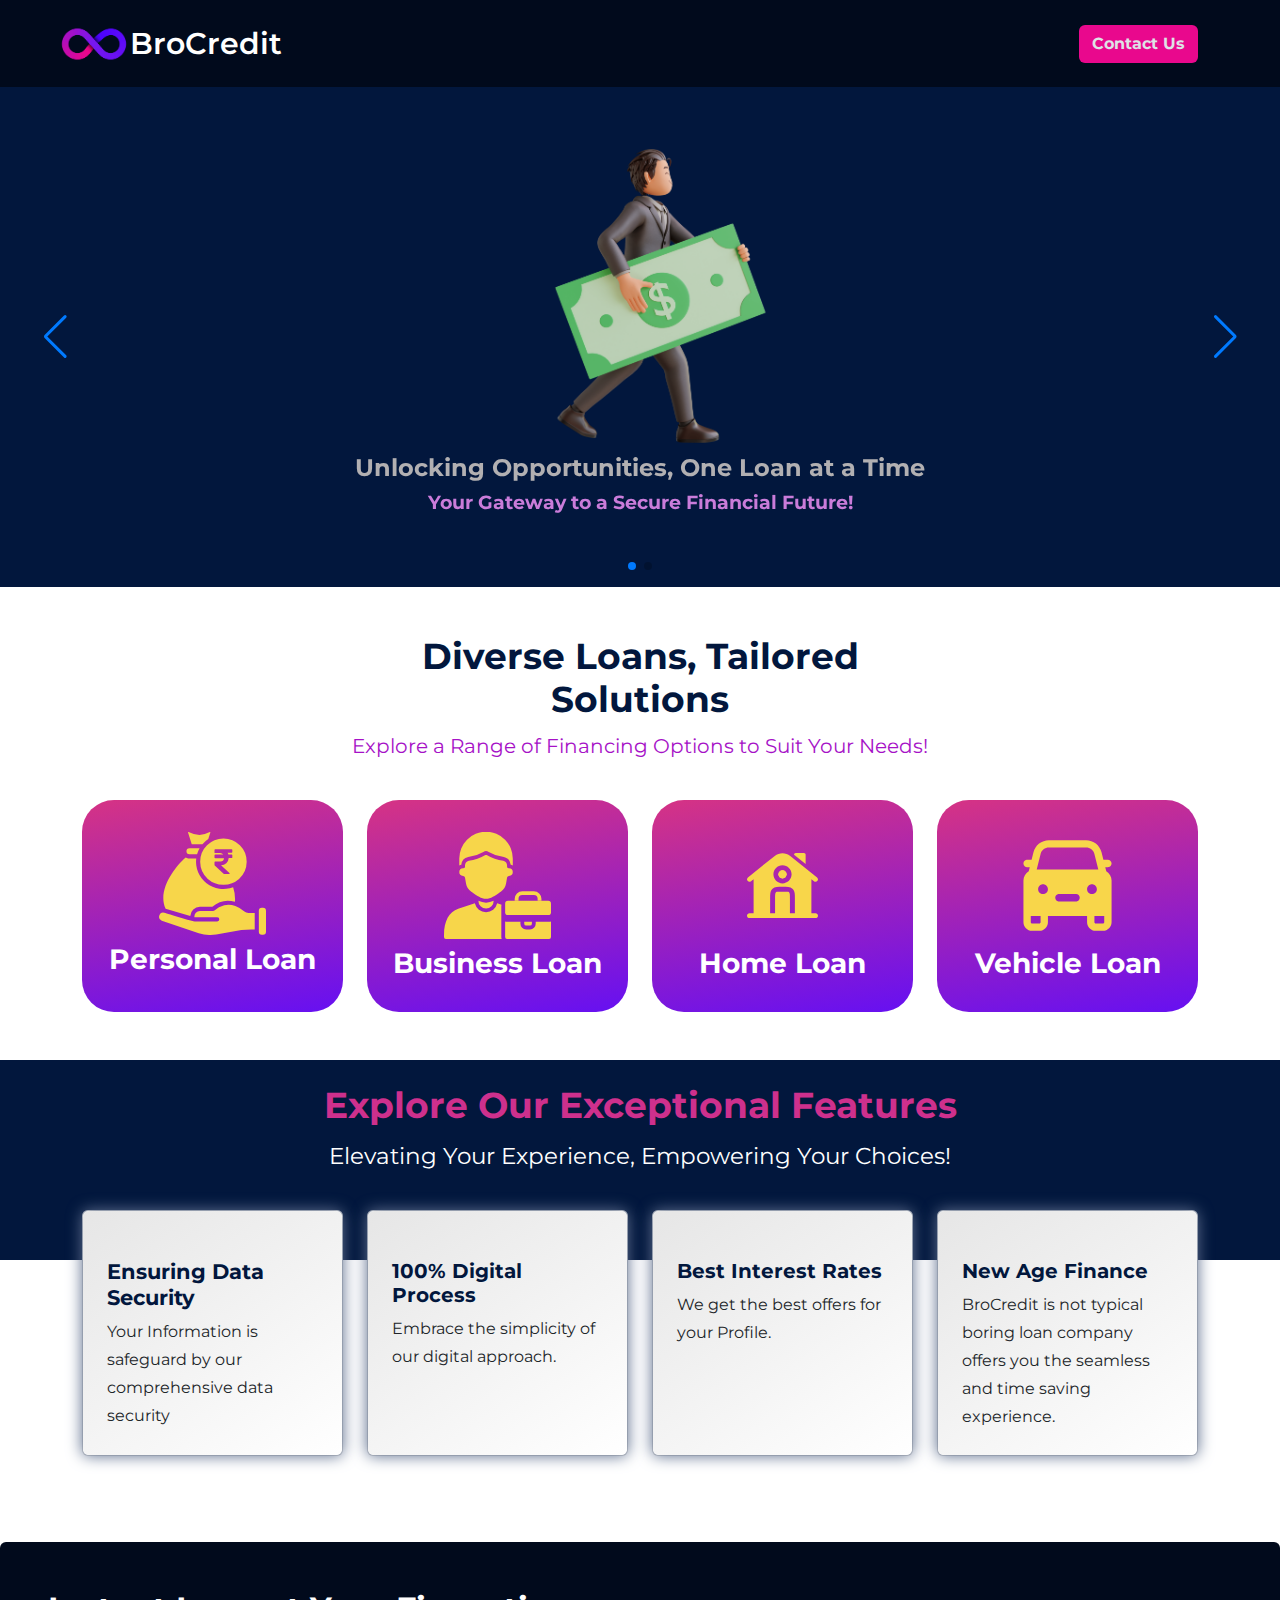
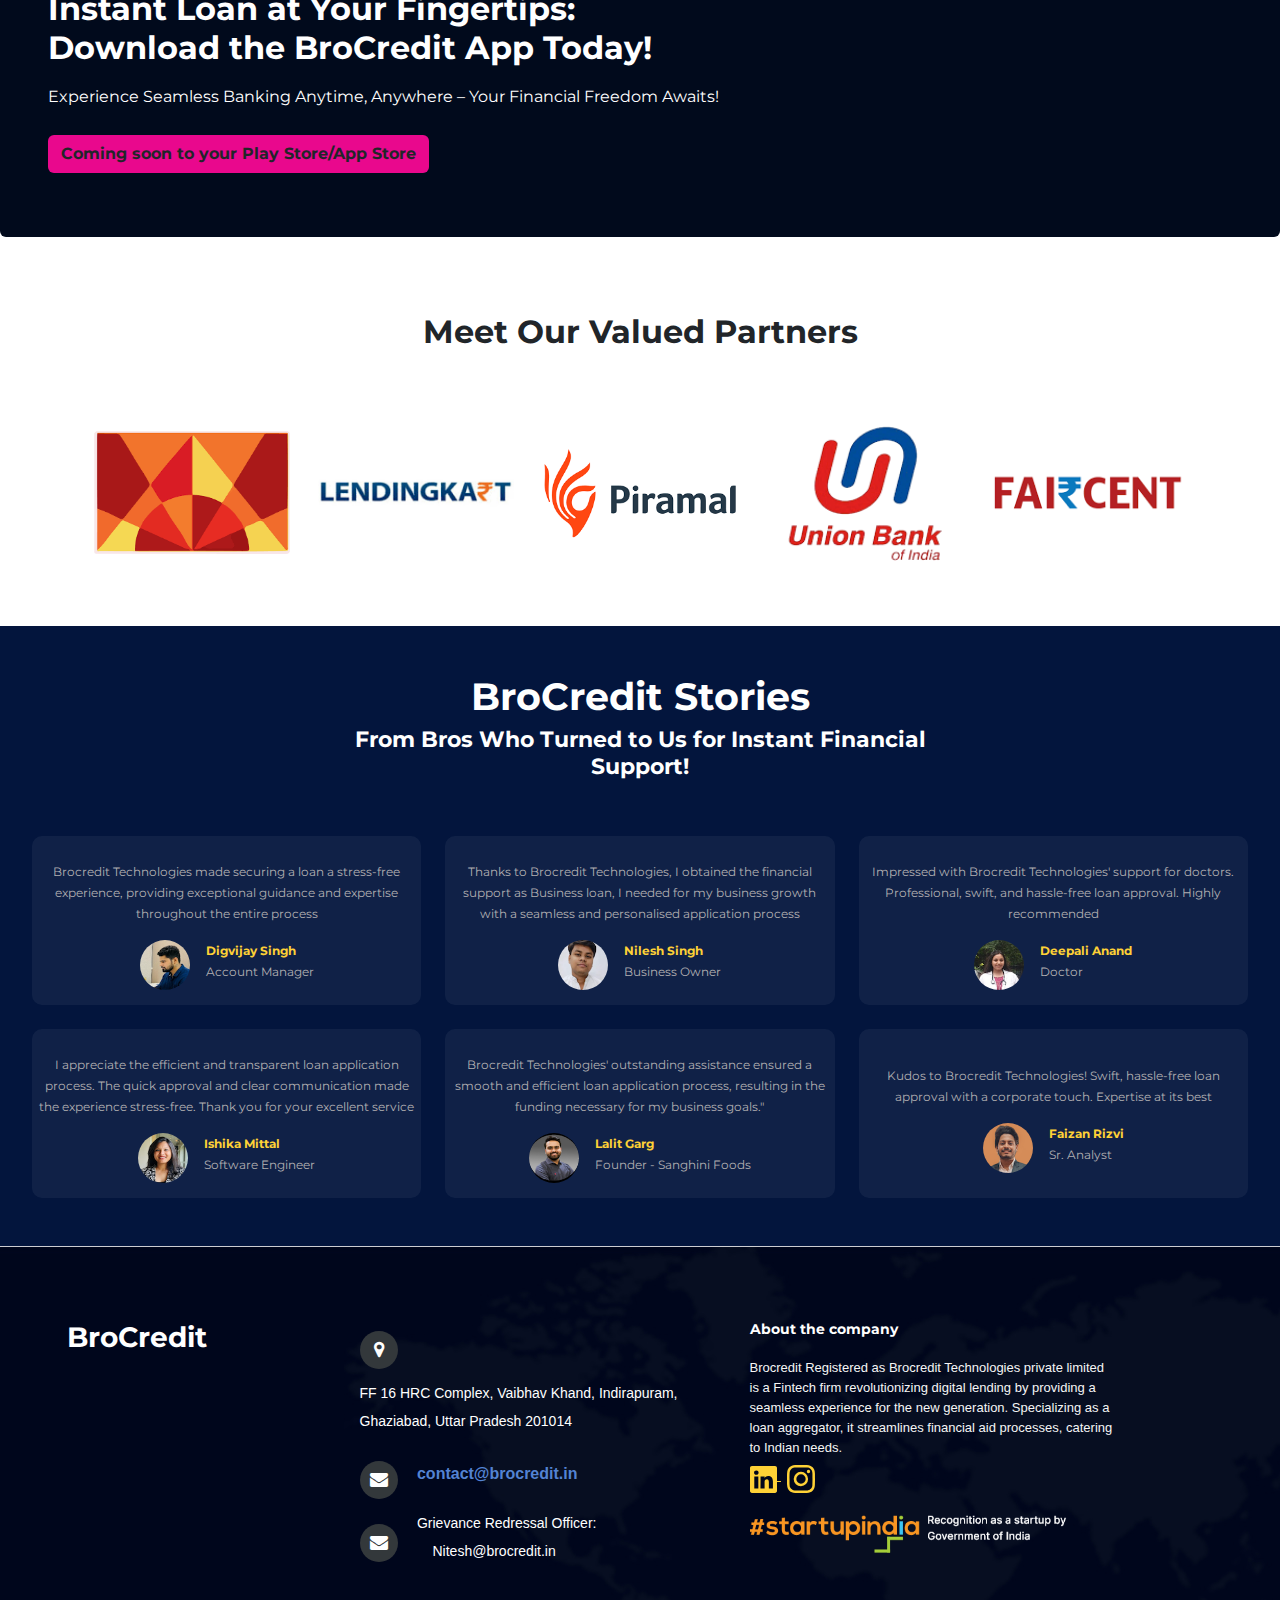
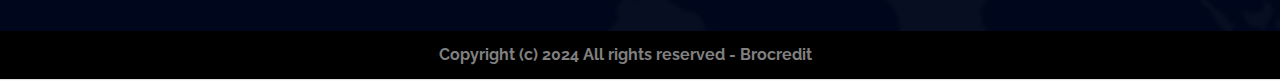
==== commit 694a4756: "Email integration" ====
--- a/index.html
+++ b/index.html
@@ -20,7 +20,49 @@
     <link rel="stylesheet" href="assets/css/Simple-Slider.css">
     <link rel="stylesheet" href="assets/css/untitled.css">
     <style>
-        
+        .modal {
+            display: none; /* Hidden by default */
+            position: fixed; /* Stay in place */
+            z-index: 1; /* Sit on top */
+            left: 0;
+            top: 0;
+            width: 100%; /* Full width */
+            height: 100%; /* Full height */
+            overflow: auto; /* Enable scroll if needed */
+            background-color: rgba(0, 0, 0, 0.527); /* Black w/ opacity */
+        }
+        table{
+            margin-top: 20px;
+            width: 100%;
+        }
+        tr{
+            width: 100%;
+            text-align: justify;
+        }
+        td:first-child{
+            width: 50%;
+            padding-left: 20%;
+        }
+        td:last-child{
+            width: 50%;
+            padding-left: 10%;
+        }
+        /* Modal content */
+        .modal-content {
+            background-color: #1e2743;
+            margin: 15% auto; /* 15% from the top and centered */
+            padding: 20px;
+            padding-left: 2;
+            border: 1px solid #888;
+            text-align: center;
+            color: #ffffff;
+            width: 80%; /* Could be more or less, depending on screen size */
+        }
+        .field-class{
+            border-radius: 5px;
+            width: 50%;
+            height: 35px;
+        }
         .hero{
             position: absolute;
         }
@@ -194,6 +236,7 @@
         .scrollmenu {
             overflow: auto;
             white-space: nowrap;
+            scrollbar-color: #ca7cda #fff;
         }
         .imagepartner{
             display: inline-block;
@@ -225,9 +268,9 @@
             </a>
             <div class="collapse navbar-collapse" id="navcol-5">
                 <ul class="navbar-nav ms-auto">
-                    <a href="#download"><li class="nav-item">
-                        <button class="btn download" type="button" style="background-color: rgb(233,8,141);">
-                            Download Our App Now</button>
+                    <a><li class="nav-item">
+                        <button class="btn download" id="openModalBtn" type="button" style="background-color: rgb(233,8,141);">
+                            Contact Us</button>
                         </li>
                     </a>
                 </ul>
@@ -274,6 +317,41 @@
         </div >
         </div>
     </div>
+    <div id="myModal" class="modal">
+
+        <!-- Modal content -->
+        <div class="modal-content">
+          <span class="close"></span>
+          <h2>Contact Details</h2>
+          <form action="https://formspree.io/f/xnqeogko" method="POST">
+             <table>
+                <tr>
+                    <td><label for="name">Full Name:</label></td>
+                    <td><input class="field-class" type="text" id="name" name="name" required></td>
+                </tr>
+                <tr>
+                    <td><label for="phone">Phone Number:</label></td>
+                    <td><input class="field-class" type="phone" id="phone" name="phone" required></td>
+                </tr>
+                <tr>
+                    <td><label for="loan">Required Loan Amount:</label></td>
+                    <td><input class="field-class" type="number" id="loan" name="loan" required></td>
+                </tr>
+                <tr>
+                    <td><label for="prof">Profession:</label></td>
+                    <td><input class="field-class" type="text" id="prof" name="prof" required></td>
+                </tr>
+                <tr>
+                    <td><label for="loc">Location:</label></td>
+                    <td><input class="field-class" type="text" id="loc" name="loc" required></td>
+                </tr>
+            </table>
+              <input type="hidden" name="_next" value="https://kynites.github.io/">
+              <input type="submit" class="btn download" style="background-color: rgb(233,8,141);margin-top: 20px;" value="Submit">
+          </form>
+        </div>
+      
+      </div>
     <div class="py-4 py-xl-5" style="padding-left: 40px;padding-right: 40px;">
         <div class="row mb-5" style="margin-bottom: 0px;padding-bottom: 4px;">
             <div class="col-md-8 col-xl-6 text-center mx-auto">
@@ -531,6 +609,31 @@
         		navlist.classList.remove("sticky");
         	}
         }
+        // Get the modal
+        var modal = document.getElementById("myModal");
+
+        // Get the button that opens the modal
+        var btn = document.getElementById("openModalBtn");
+
+        // Get the <span> element that closes the modal
+        var span = document.getElementsByClassName("close")[0];
+
+        // When the user clicks the button, open the modal 
+        btn.onclick = function() {
+        modal.style.display = "block";
+        }
+
+        // When the user clicks on <span> (x), close the modal
+        span.onclick = function() {
+        modal.style.display = "none";
+        }
+
+        // When the user clicks anywhere outside of the modal, close it
+        window.onclick = function(event) {
+        if (event.target == modal) {
+            modal.style.display = "none";
+        }
+        }
     </script>
 </body>
 
